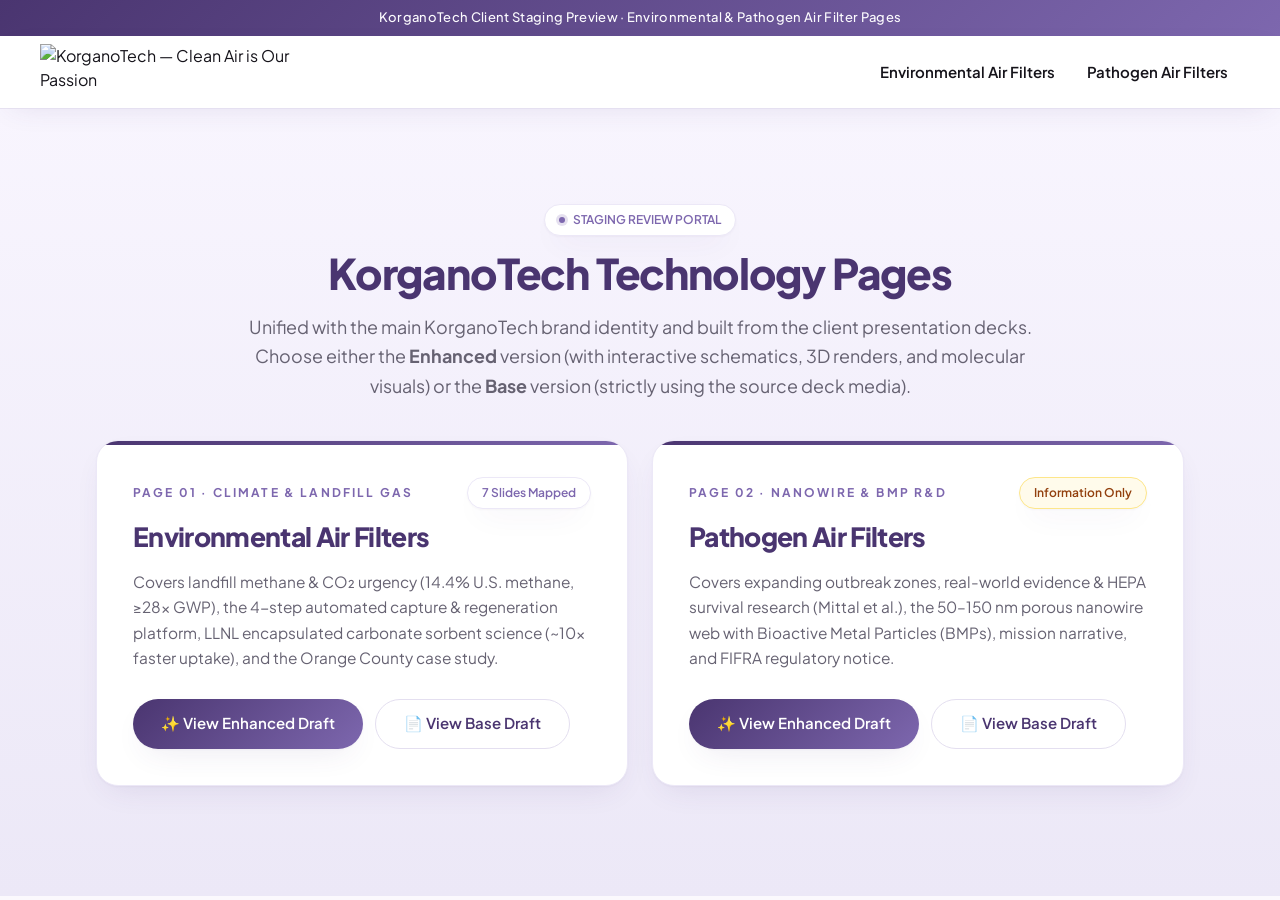
==== index.html @ b4c927b9 "Initial commit: KorganoTech Environmental & Pathogen Air Filter page drafts (Base + Enhanced)" ====
<!DOCTYPE html>
<html lang="en">
<head>
  <meta charset="utf-8" />
  <meta name="viewport" content="width=device-width, initial-scale=1" />
  <meta name="theme-color" content="#3f2d7a" />
  <title>KorganoTech — Page Drafts &amp; Client Review Portal</title>
  <link rel="icon" href="https://korgano-tech-web.vercel.app/icon.png" type="image/png" />
  <link rel="stylesheet" href="styles.css" />
</head>
<body>
  <div class="announcement-bar">
    <p class="container-page announcement-bar__inner">
      <span>KorganoTech Client Staging Preview · Environmental &amp; Pathogen Air Filter Pages</span>
    </p>
  </div>

  <header class="site-header">
    <div class="container-page site-header__top" style="justify-content: space-between;">
      <a aria-label="KorganoTech home" class="site-logo" href="index.html">
        <img src="https://korgano-tech-web.vercel.app/images/korganotech-logo.png" alt="KorganoTech — Clean Air is Our Passion" width="912" height="200" />
      </a>
      <div style="display: flex; align-items: center; gap: 0.5rem;">
        <a href="environmental-air-filters.html" class="main-nav__link">Environmental Air Filters</a>
        <a href="pathogen-air-filters.html" class="main-nav__link">Pathogen Air Filters</a>
      </div>
    </div>
  </header>

  <main class="section section--soft" style="min-height: calc(100dvh - 7rem);">
    <div class="container-page">
      <div class="section-header" style="margin-bottom: 2.5rem;">
        <span class="pill-badge">
          <span class="pill-badge__dot"></span>
          STAGING REVIEW PORTAL
        </span>
        <h1 class="section-heading" style="margin-top: 0.875rem;">
          KorganoTech Technology Pages
        </h1>
        <p class="section-subtitle">
          Unified with the main KorganoTech brand identity and built from the client presentation decks. Choose either the <strong>Enhanced</strong> version (with interactive schematics, 3D renders, and molecular visuals) or the <strong>Base</strong> version (strictly using the source deck media).
        </p>
      </div>

      <div class="grid-2" style="max-width: 68rem; margin-inline: auto;">
        <!-- Card 1: Environmental Air Filters -->
        <article class="surface-card surface-card--glow" style="padding: 2.25rem; display: flex; flex-direction: column; justify-content: space-between; gap: 1.75rem;">
          <div>
            <div style="display: flex; align-items: center; justify-content: space-between; gap: 0.75rem;">
              <span class="eyebrow">Page 01 · Climate &amp; Landfill Gas</span>
              <span class="pill-badge">7 Slides Mapped</span>
            </div>
            <h2 style="font-size: 1.65rem; font-weight: 800; color: var(--primary); margin-top: 0.5rem;">
              Environmental Air Filters
            </h2>
            <p style="margin-top: 0.75rem; font-size: 0.9625rem; line-height: 1.65; color: var(--muted-foreground);">
              Covers landfill methane &amp; CO₂ urgency (14.4% U.S. methane, ≥28× GWP), the 4-step automated capture &amp; regeneration platform, LLNL encapsulated carbonate sorbent science (~10× faster uptake), and the Orange County case study.
            </p>
          </div>

          <div style="display: flex; flex-wrap: wrap; gap: 0.75rem;">
            <a href="environmental-air-filters.html" class="btn btn--primary">
              ✨ View Enhanced Draft
            </a>
            <a href="environmental-air-filters-base.html" class="btn btn--outline">
              📄 View Base Draft
            </a>
          </div>
        </article>

        <!-- Card 2: Pathogen Air Filters -->
        <article class="surface-card surface-card--glow" style="padding: 2.25rem; display: flex; flex-direction: column; justify-content: space-between; gap: 1.75rem;">
          <div>
            <div style="display: flex; align-items: center; justify-content: space-between; gap: 0.75rem;">
              <span class="eyebrow">Page 02 · Nanowire &amp; BMP R&amp;D</span>
              <span class="pill-badge pill-badge--amber">Information Only</span>
            </div>
            <h2 style="font-size: 1.65rem; font-weight: 800; color: var(--primary); margin-top: 0.5rem;">
              Pathogen Air Filters
            </h2>
            <p style="margin-top: 0.75rem; font-size: 0.9625rem; line-height: 1.65; color: var(--muted-foreground);">
              Covers expanding outbreak zones, real-world evidence &amp; HEPA survival research (Mittal et al.), the 50–150 nm porous nanowire web with Bioactive Metal Particles (BMPs), mission narrative, and FIFRA regulatory notice.
            </p>
          </div>

          <div style="display: flex; flex-wrap: wrap; gap: 0.75rem;">
            <a href="pathogen-air-filters.html" class="btn btn--primary">
              ✨ View Enhanced Draft
            </a>
            <a href="pathogen-air-filters-base.html" class="btn btn--outline">
              📄 View Base Draft
            </a>
          </div>
        </article>
      </div>
    </div>
  </main>
</body>
</html>
---- styles.css ----
/* ==========================================================================
   KorganoTech — Enhanced Brand Stylesheet ("Pizzazz" Edition)
   Matches the visual identity of https://korgano-tech-web.vercel.app/
   Base version preserved in styles-base.css
   ========================================================================== */

@import url('https://fonts.googleapis.com/css2?family=Plus+Jakarta+Sans:ital,wght@0,400;0,500;0,600;0,700;0,800;1,400;1,700;1,800&display=swap');

:root {
  --font-sans: 'Plus Jakarta Sans', -apple-system, BlinkMacSystemFont, 'Segoe UI', Roboto, sans-serif;
  --font-mono: ui-monospace, SFMono-Regular, Menlo, Consolas, monospace;

  /* Core Brand Palette from Main Site */
  --radius: 1rem;
  --background: #fbf9fd;
  --foreground: #15131a;
  --card: #ffffff;
  --card-foreground: #15131a;
  --primary: #4a3570;
  --primary-foreground: #fcfbfe;
  --secondary: #f2eef9;
  --secondary-foreground: #4a3570;
  --muted: #f4f1f9;
  --muted-foreground: #666272;
  --accent: #ece8f7;
  --accent-foreground: #4a3570;
  --destructive: #dc2627;
  --border: #e4dff0;
  --input: #dad3e9;
  --ring: #7d67ae;
  --brand: #7d67ae;
  --brand-foreground: #fcfbfe;
  --lavender: #ece8f7;
  --surface: #ffffff;
  --night: #23163c;
  --night-deep: #170e29;
  --navy: #1b2a6b;
  --success: #1a8a51;
  --warning: #df911a;

  /* Semantic Accents */
  --lilac-highlight: #c5b0f6;
  --teal-highlight: #a6e3d8;
  --amber-highlight: #f59e0b;
  --section-tint: #f5f4fd;

  /* Brand Gradients */
  --gradient-brand: linear-gradient(135deg, #4a3570 0%, #7d67ae 100%);
  --gradient-brand-vibrant: linear-gradient(135deg, #3b2760 0%, #6d53a6 52%, #8e74c4 100%);
  --gradient-night: radial-gradient(95% 85% at 88% 12%, rgba(125, 103, 174, 0.42) 0%, transparent 60%),
                    radial-gradient(70% 70% at 12% 88%, rgba(166, 227, 216, 0.16) 0%, transparent 55%),
                    linear-gradient(155deg, #281944 0%, #1d1133 55%, #150c26 100%);
  --gradient-hero: radial-gradient(120% 90% at 80% 10%, #ece8f7 0%, transparent 60%), linear-gradient(180deg, #fcfbfe 0%, #f8f5fe 100%);
  --gradient-soft: linear-gradient(180deg, #f8f5fe 0%, #ece8f7 100%);
  --gradient-card: linear-gradient(160deg, #f6f3fe 0%, #e1d9f6 100%);

  /* Elevation Shadows */
  --shadow-card: 0 1px 2px rgba(74, 53, 112, 0.04), 0 12px 32px -12px rgba(74, 53, 112, 0.12);
  --shadow-lift: 0 2px 4px rgba(74, 53, 112, 0.05), 0 24px 48px -16px rgba(74, 53, 112, 0.22);
  --shadow-glow: 0 0 0 1px rgba(197, 176, 246, 0.25), 0 20px 50px -12px rgba(74, 53, 112, 0.35);
  --shadow-nav: 0 1px 0 rgba(228, 223, 240, 0.9), 0 8px 30px -12px rgba(74, 53, 112, 0.15);
  --transition-smooth: 0.32s cubic-bezier(0.22, 1, 0.36, 1);
}

/* Reset & Base */
*, *::before, *::after {
  box-sizing: border-box;
  margin: 0;
  padding: 0;
}

html {
  font-family: var(--font-sans);
  scroll-behavior: smooth;
  scroll-padding-top: 8.5rem;
  -webkit-text-size-adjust: 100%;
}

body {
  min-height: 100dvh;
  background-color: var(--background);
  color: var(--foreground);
  line-height: 1.5;
  -webkit-font-smoothing: antialiased;
  -moz-osx-font-smoothing: grayscale;
  overflow-x: hidden;
}

img, svg, video {
  display: block;
  max-width: 100%;
  height: auto;
}

a {
  color: inherit;
  text-decoration: none;
}

ul, ol {
  list-style: none;
}

button {
  font-family: inherit;
}

h1, h2, h3, h4 {
  letter-spacing: -0.025em;
  text-wrap: balance;
}

::selection {
  background: #d2c6f1;
  color: var(--night);
}

/* Accessibility */
.sr-only {
  position: absolute;
  width: 1px;
  height: 1px;
  padding: 0;
  margin: -1px;
  overflow: hidden;
  clip-path: inset(50%);
  white-space: nowrap;
  border: 0;
}

.skip-link:focus {
  position: fixed;
  top: 0.75rem;
  left: 0.75rem;
  z-index: 100;
  width: auto;
  height: auto;
  padding: 0.5rem 1rem;
  clip-path: none;
  background: var(--surface);
  color: var(--primary);
  font-weight: 600;
  border-radius: 0.5rem;
  box-shadow: var(--shadow-lift);
}

/* Layout Container */
.container-page {
  width: 100%;
  max-width: 85rem;
  margin-inline: auto;
  padding-inline: 1rem;
}

@media (min-width: 640px) {
  .container-page {
    padding-inline: 1.5rem;
  }
}

@media (min-width: 1024px) {
  .container-page {
    padding-inline: 2.5rem;
  }
}

/* ==========================================================================
   Announcement Bar & Site Header (Matches Main Site)
   ========================================================================== */

.announcement-bar {
  background-image: var(--gradient-brand);
  color: var(--primary-foreground);
}

.announcement-bar__inner {
  display: flex;
  height: 2.25rem;
  align-items: center;
  justify-content: center;
  gap: 0.5rem;
  text-align: center;
  font-size: 0.75rem;
  font-weight: 500;
  letter-spacing: 0.025em;
}

@media (min-width: 640px) {
  .announcement-bar__inner {
    font-size: 0.8125rem;
  }
}

.site-header {
  position: sticky;
  top: 0;
  z-index: 40;
  background-color: rgba(255, 255, 255, 0.95);
  box-shadow: var(--shadow-nav);
  backdrop-filter: blur(24px);
  -webkit-backdrop-filter: blur(24px);
}

.site-header__top {
  display: flex;
  height: 4rem;
  align-items: center;
  gap: 0.75rem;
}

@media (min-width: 640px) {
  .site-header__top {
    height: 4.5rem;
  }
}

@media (min-width: 1024px) {
  .site-header__top {
    gap: 1.5rem;
  }
}

.site-logo {
  display: inline-flex;
  flex-shrink: 0;
  align-items: center;
}

.site-logo img {
  height: 2.75rem;
  width: auto;
}

@media (min-width: 640px) {
  .site-logo img {
    height: 3.5rem;
  }
}

.header-search {
  position: relative;
  display: none;
  flex: 1;
  max-width: 36rem;
}

@media (min-width: 768px) {
  .header-search {
    display: block;
  }
}

.header-search__input {
  width: 100%;
  height: 2.75rem;
  border-radius: 0.75rem;
  border: 1px solid var(--input);
  background: var(--surface);
  padding: 0 3rem 0 1rem;
  font-family: inherit;
  font-size: 0.875rem;
  color: var(--foreground);
  outline: none;
  transition: border-color 0.15s, box-shadow 0.15s;
}

.header-search__input::placeholder {
  color: var(--muted-foreground);
}

.header-search__input:focus {
  border-color: var(--brand);
  box-shadow: 0 0 0 3px rgba(125, 103, 174, 0.15);
}

.header-search__btn {
  position: absolute;
  top: 50%;
  right: 0.375rem;
  transform: translateY(-50%);
  display: grid;
  width: 2rem;
  height: 2rem;
  place-items: center;
  border-radius: 0.5rem;
  border: none;
  background: transparent;
  color: var(--muted-foreground);
  cursor: pointer;
}

.header-search__btn:hover {
  background: var(--accent);
  color: var(--primary);
}

.header-utility {
  margin-left: auto;
  display: flex;
  align-items: center;
  gap: 0.5rem;
}

.header-utility__link {
  display: none;
  align-items: center;
  gap: 0.375rem;
  border-radius: 0.5rem;
  padding: 0.5rem 0.625rem;
  font-size: 0.875rem;
  font-weight: 500;
  color: var(--primary);
  transition: background-color 0.15s;
}

.header-utility__link:hover {
  background-color: var(--accent);
}

@media (min-width: 1024px) {
  .header-utility__link {
    display: inline-flex;
  }
}

.header-cart-btn {
  display: inline-flex;
  align-items: center;
  gap: 0.5rem;
  height: 2.75rem;
  padding: 0 1rem;
  border-radius: 0.75rem;
  border: 1px solid var(--border);
  background: var(--surface);
  font-family: inherit;
  font-size: 0.875rem;
  font-weight: 600;
  color: var(--primary);
  box-shadow: var(--shadow-card);
  cursor: pointer;
  transition: border-color 0.2s, box-shadow 0.2s;
}

.header-cart-btn:hover {
  border-color: rgba(125, 103, 174, 0.4);
  box-shadow: var(--shadow-lift);
}

.site-header__nav-bar {
  border-top: 1px solid var(--lavender);
}

.site-header__nav-inner {
  display: flex;
  min-height: 3rem;
  align-items: center;
  justify-content: space-between;
  gap: 1rem;
  overflow-x: auto;
  scrollbar-width: none;
}

.site-header__nav-inner::-webkit-scrollbar {
  display: none;
}

.main-nav {
  display: flex;
  align-items: center;
  gap: 0.25rem;
}

.main-nav__link {
  display: inline-flex;
  align-items: center;
  gap: 0.25rem;
  border-radius: 0.5rem;
  padding: 0.5rem 0.75rem;
  font-size: 0.875rem;
  font-weight: 600;
  white-space: nowrap;
  color: var(--foreground);
  transition: color 0.15s, background-color 0.15s;
}

@media (min-width: 1280px) {
  .main-nav__link {
    font-size: 0.9375rem;
  }
}

.main-nav__link:hover {
  color: var(--primary);
  background-color: rgba(236, 232, 247, 0.5);
}

.main-nav__link--active {
  color: var(--brand);
  background-color: rgba(236, 232, 247, 0.7);
}

.header-perks {
  display: none;
  align-items: center;
  gap: 1.25rem;
  font-size: 0.8125rem;
  color: var(--primary);
  white-space: nowrap;
}

@media (min-width: 1024px) {
  .header-perks {
    display: flex;
  }
}

.header-perks__item {
  display: inline-flex;
  align-items: center;
  gap: 0.375rem;
  font-weight: 500;
}

/* ==========================================================================
   Reusable Typography, Badges, Buttons & Cards
   ========================================================================== */

.eyebrow {
  letter-spacing: 0.18em;
  text-transform: uppercase;
  color: var(--brand);
  font-size: 0.75rem;
  font-weight: 700;
}

.eyebrow--light {
  color: var(--lilac-highlight);
}

.eyebrow--teal {
  color: var(--teal-highlight);
}

.pill-badge {
  display: inline-flex;
  align-items: center;
  gap: 0.5rem;
  border-radius: 9999px;
  border: 1px solid var(--lavender);
  background-color: var(--surface);
  padding: 0.375rem 0.875rem;
  font-size: 0.75rem;
  font-weight: 600;
  color: var(--brand);
  box-shadow: var(--shadow-card);
}

.pill-badge__dot {
  width: 0.425rem;
  height: 0.425rem;
  border-radius: 9999px;
  background-color: var(--brand);
  box-shadow: 0 0 0 3px rgba(125, 103, 174, 0.2);
}

.pill-badge--dark {
  border-color: rgba(255, 255, 255, 0.22);
  background-color: rgba(255, 255, 255, 0.1);
  color: #ffffff;
  backdrop-filter: blur(8px);
}

.pill-badge--dark .pill-badge__dot {
  background-color: var(--teal-highlight);
  box-shadow: 0 0 0 3px rgba(166, 227, 216, 0.25);
}

.pill-badge--amber {
  border-color: #fde68a;
  background-color: #fffbeb;
  color: #92400e;
}

.pill-badge--amber .pill-badge__dot {
  background-color: #d97706;
  box-shadow: 0 0 0 3px rgba(217, 119, 6, 0.2);
}

.pill-badge--amber-dark {
  border-color: rgba(251, 191, 36, 0.4);
  background-color: rgba(251, 191, 36, 0.14);
  color: #fde68a;
}

.pill-badge--amber-dark .pill-badge__dot {
  background-color: #fbbf24;
  box-shadow: 0 0 0 3px rgba(251, 191, 36, 0.25);
}

.section-heading {
  font-size: clamp(1.85rem, 3.3vw, 2.85rem);
  line-height: 1.08;
  font-weight: 800;
  letter-spacing: -0.028em;
  color: var(--primary);
}

.section-subtitle {
  margin-top: 1rem;
  font-size: clamp(1rem, 1.4vw, 1.15rem);
  line-height: 1.65;
  color: var(--muted-foreground);
}

.text-brand {
  color: var(--brand);
}

.text-primary {
  color: var(--primary);
}

.text-lilac {
  color: var(--lilac-highlight);
}

.text-teal {
  color: var(--teal-highlight);
}

.text-gradient-lilac {
  background: linear-gradient(125deg, #ffffff 0%, #c5b0f6 55%, #a6e3d8 100%);
  -webkit-background-clip: text;
  background-clip: text;
  color: transparent;
}

/* Buttons */
.btn {
  display: inline-flex;
  align-items: center;
  justify-content: center;
  gap: 0.5rem;
  height: 3.125rem;
  padding: 0 1.75rem;
  border-radius: 9999px;
  font-family: inherit;
  font-size: 0.9375rem;
  font-weight: 600;
  white-space: nowrap;
  cursor: pointer;
  border: none;
  transition: transform 0.25s ease, box-shadow 0.25s ease, background-color 0.25s ease, border-color 0.25s ease;
}

.btn--primary {
  background-image: var(--gradient-brand);
  color: #ffffff;
  box-shadow: var(--shadow-card);
}

.btn--primary:hover {
  transform: translateY(-2px);
  box-shadow: var(--shadow-lift);
}

.btn--white {
  background-color: #ffffff;
  color: var(--night);
  box-shadow: var(--shadow-card);
}

.btn--white:hover {
  background-color: var(--lavender);
  transform: translateY(-2px);
  box-shadow: var(--shadow-lift);
}

.btn--outline {
  border: 1px solid var(--border);
  background-color: var(--surface);
  color: var(--primary);
}

.btn--outline:hover {
  border-color: rgba(125, 103, 174, 0.45);
  background-color: var(--accent);
}

.btn--outline-light {
  border: 1px solid rgba(255, 255, 255, 0.45);
  background-color: rgba(255, 255, 255, 0.06);
  color: #ffffff;
  backdrop-filter: blur(8px);
}

.btn--outline-light:hover {
  background-color: rgba(255, 255, 255, 0.16);
  border-color: rgba(255, 255, 255, 0.75);
}

/* Cards & Surfaces */
.surface-card {
  background-color: var(--surface);
  border: 1px solid var(--lavender);
  border-radius: 1.375rem;
  box-shadow: var(--shadow-card);
  transition: transform var(--transition-smooth), box-shadow var(--transition-smooth), border-color var(--transition-smooth);
}

.surface-card--interactive:hover {
  transform: translateY(-4px);
  box-shadow: var(--shadow-lift);
  border-color: rgba(125, 103, 174, 0.35);
}

.surface-card--glow {
  position: relative;
  overflow: hidden;
}

.surface-card--glow::before {
  content: "";
  position: absolute;
  inset: 0 0 auto 0;
  height: 4px;
  background-image: var(--gradient-brand);
}

.icon-box {
  display: grid;
  width: 3rem;
  height: 3rem;
  flex-shrink: 0;
  place-items: center;
  border-radius: 0.875rem;
  background-color: var(--accent);
  color: var(--primary);
}

.icon-box--brand {
  background-image: var(--gradient-brand);
  color: #ffffff;
  box-shadow: 0 8px 20px -6px rgba(74, 53, 112, 0.45);
}

/* ==========================================================================
   Enhanced Hero Showcase (Matches Main Site Dark Plum Hero Card)
   ========================================================================== */

.breadcrumb {
  display: flex;
  flex-wrap: wrap;
  align-items: center;
  gap: 0.375rem;
  font-size: 0.875rem;
  color: var(--muted-foreground);
  margin-bottom: 1.25rem;
}

.breadcrumb a:hover {
  color: var(--primary);
  text-decoration: underline;
}

.breadcrumb__current {
  color: var(--foreground);
  font-weight: 600;
}

.page-hero {
  background-image: var(--gradient-hero);
  padding: 1.75rem 0 3.25rem;
  border-bottom: 1px solid var(--lavender);
}

@media (min-width: 1024px) {
  .page-hero {
    padding: 2.25rem 0 4rem;
  }
}

.hero-showcase {
  position: relative;
  overflow: hidden;
  border-radius: 2rem;
  background-image: var(--gradient-night);
  color: #ffffff;
  padding: 2rem 1.5rem;
  box-shadow: var(--shadow-lift);
  border: 1px solid rgba(197, 176, 246, 0.22);
}

@media (min-width: 640px) {
  .hero-showcase {
    padding: 2.75rem 2.5rem;
  }
}

@media (min-width: 1024px) {
  .hero-showcase {
    padding: 3.5rem 3.5rem;
  }
}

/* Subtle engineering grid background inside hero-showcase */
.hero-showcase::before {
  content: "";
  position: absolute;
  inset: 0;
  background-image:
    linear-gradient(to right, rgba(197, 176, 246, 0.06) 1px, transparent 1px),
    linear-gradient(to bottom, rgba(197, 176, 246, 0.06) 1px, transparent 1px);
  background-size: 36px 36px;
  mask-image: radial-gradient(ellipse 80% 80% at 70% 30%, #000 20%, transparent 80%);
  -webkit-mask-image: radial-gradient(ellipse 80% 80% at 70% 30%, #000 20%, transparent 80%);
  pointer-events: none;
}

.hero-grid {
  position: relative;
  z-index: 1;
  display: grid;
  gap: 2.5rem;
  align-items: center;
}

@media (min-width: 1024px) {
  .hero-grid {
    grid-template-columns: 1.08fr 1fr;
    gap: 3.25rem;
  }
}

.hero-title {
  margin-top: 1.25rem;
  font-size: clamp(2.15rem, 4.2vw, 3.45rem);
  line-height: 1.06;
  font-weight: 800;
  letter-spacing: -0.03em;
  color: #ffffff;
}

.hero-lead {
  margin-top: 1.25rem;
  font-size: clamp(1.025rem, 1.45vw, 1.175rem);
  line-height: 1.65;
  color: rgba(255, 255, 255, 0.84);
}

.hero-lead strong {
  color: #ffffff;
  font-weight: 700;
}

.hero-actions {
  margin-top: 1.85rem;
  display: flex;
  flex-wrap: wrap;
  gap: 0.75rem;
}

/* Glassmorphic Hero Cards */
.hero-glass-card {
  background: rgba(255, 255, 255, 0.08);
  border: 1px solid rgba(255, 255, 255, 0.16);
  border-radius: 1.375rem;
  padding: 1.5rem;
  backdrop-filter: blur(16px);
  -webkit-backdrop-filter: blur(16px);
  box-shadow: 0 16px 36px -12px rgba(0, 0, 0, 0.35);
  transition: transform 0.25s ease, border-color 0.25s ease;
}

.hero-glass-card:hover {
  transform: translateY(-3px);
  border-color: rgba(197, 176, 246, 0.4);
}

.hero-glass-card--highlight {
  background: linear-gradient(145deg, rgba(125, 103, 174, 0.28) 0%, rgba(35, 22, 60, 0.75) 100%);
  border-color: rgba(197, 176, 246, 0.35);
}

/* Page Sub-navigation Pills */
.page-subnav {
  position: sticky;
  top: 7.5rem;
  z-index: 30;
  background-color: rgba(255, 255, 255, 0.92);
  backdrop-filter: blur(16px);
  -webkit-backdrop-filter: blur(16px);
  border-bottom: 1px solid var(--lavender);
}

.page-subnav__inner {
  display: flex;
  align-items: center;
  gap: 0.5rem;
  padding-block: 0.75rem;
  overflow-x: auto;
  scrollbar-width: none;
}

.page-subnav__inner::-webkit-scrollbar {
  display: none;
}

.page-subnav__label {
  font-size: 0.75rem;
  font-weight: 700;
  text-transform: uppercase;
  letter-spacing: 0.12em;
  color: var(--muted-foreground);
  margin-right: 0.5rem;
  white-space: nowrap;
}

.page-subnav__link {
  display: inline-flex;
  align-items: center;
  gap: 0.375rem;
  padding: 0.4rem 0.95rem;
  border-radius: 9999px;
  font-size: 0.8125rem;
  font-weight: 600;
  color: var(--primary);
  background-color: var(--muted);
  border: 1px solid transparent;
  white-space: nowrap;
  transition: all 0.2s ease;
}

.page-subnav__link:hover {
  background-color: var(--lavender);
  border-color: rgba(125, 103, 174, 0.3);
  color: var(--night);
  transform: translateY(-1px);
}

/* Sections */
.section {
  padding-block: 4.75rem;
  position: relative;
}

@media (min-width: 1024px) {
  .section {
    padding-block: 6rem;
  }
}

.section--white {
  background-color: var(--surface);
}

.section--soft {
  background-image: var(--gradient-soft);
}

.section--tint {
  background-color: var(--section-tint);
}

.section--night {
  background-image: var(--gradient-night);
  color: #ffffff;
}

.section-header {
  max-width: 50rem;
  margin-inline: auto;
  text-align: center;
  margin-bottom: 3.25rem;
}

.section-header--left {
  margin-inline: 0;
  text-align: left;
}

/* Grid Helpers */
.grid-2 {
  display: grid;
  gap: 1.5rem;
}

@media (min-width: 768px) {
  .grid-2 {
    grid-template-columns: repeat(2, minmax(0, 1fr));
  }
}

.grid-3 {
  display: grid;
  gap: 1.5rem;
}

@media (min-width: 768px) {
  .grid-3 {
    grid-template-columns: repeat(3, minmax(0, 1fr));
  }
}

.grid-4 {
  display: grid;
  gap: 1.25rem;
}

@media (min-width: 640px) {
  .grid-4 {
    grid-template-columns: repeat(2, minmax(0, 1fr));
  }
}

@media (min-width: 1024px) {
  .grid-4 {
    grid-template-columns: repeat(4, minmax(0, 1fr));
  }
}

.split-layout {
  display: grid;
  gap: 2.5rem;
  align-items: center;
}

@media (min-width: 1024px) {
  .split-layout {
    grid-template-columns: repeat(2, minmax(0, 1fr));
    gap: 3.5rem;
  }
}

/* Stat Cards */
.stat-card {
  padding: 1.75rem;
  display: flex;
  flex-direction: column;
  justify-content: space-between;
}

.stat-card__value {
  font-size: clamp(2.25rem, 4vw, 3.25rem);
  font-weight: 800;
  line-height: 1.05;
  letter-spacing: -0.03em;
  color: var(--primary);
}

.stat-card__unit {
  display: inline-block;
  margin-top: 0.25rem;
  font-size: 0.8125rem;
  font-weight: 700;
  text-transform: uppercase;
  letter-spacing: 0.08em;
  color: var(--brand);
}

.stat-card__label {
  margin-top: 0.75rem;
  font-size: 0.9375rem;
  line-height: 1.55;
  color: var(--muted-foreground);
}

/* Media Frames */
.media-frame {
  overflow: hidden;
  border-radius: 1.5rem;
  border: 1px solid var(--lavender);
  background-color: var(--surface);
  box-shadow: var(--shadow-lift);
}

.media-frame__caption {
  padding: 0.875rem 1.25rem;
  background-color: var(--muted);
  border-top: 1px solid var(--lavender);
  font-size: 0.8125rem;
  color: var(--muted-foreground);
  display: flex;
  align-items: center;
  justify-content: space-between;
  gap: 1rem;
  flex-wrap: wrap;
}

/* Source / Footnote Note */
.source-note {
  margin-top: 1.25rem;
  font-size: 0.8125rem;
  line-height: 1.5;
  color: var(--muted-foreground);
}

/* Callout Banner */
.callout-box {
  border-radius: 1.25rem;
  border: 1px solid var(--lavender);
  border-left: 4px solid var(--brand);
  background-color: var(--surface);
  padding: 1.25rem 1.5rem;
  box-shadow: var(--shadow-card);
}

.callout-box--night {
  background-color: var(--night);
  border-color: rgba(255, 255, 255, 0.15);
  border-left: 4px solid var(--lilac-highlight);
  color: #ffffff;
}

/* Numbered Step Badge */
.step-badge {
  display: inline-grid;
  width: 2.25rem;
  height: 2.25rem;
  place-items: center;
  border-radius: 0.625rem;
  background-image: var(--gradient-brand);
  color: #ffffff;
  font-size: 0.9375rem;
  font-weight: 800;
  flex-shrink: 0;
  box-shadow: 0 4px 12px rgba(74, 53, 112, 0.25);
}

/* ==========================================================================
   Interactive Components & "Pizzazz" Visual Upgrades
   ========================================================================== */

/* Segmented Mode / View Switcher Tabs */
.view-tabs {
  display: inline-flex;
  flex-wrap: wrap;
  gap: 0.375rem;
  padding: 0.375rem;
  border-radius: 9999px;
  background-color: var(--surface);
  border: 1px solid var(--lavender);
  box-shadow: var(--shadow-card);
}

.view-tabs__btn {
  display: inline-flex;
  align-items: center;
  gap: 0.5rem;
  padding: 0.5rem 1.125rem;
  border-radius: 9999px;
  border: none;
  background: transparent;
  font-size: 0.8125rem;
  font-weight: 700;
  color: var(--muted-foreground);
  cursor: pointer;
  transition: all 0.2s ease;
}

.view-tabs__btn:hover {
  color: var(--primary);
}

.view-tabs__btn[aria-selected="true"],
.view-tabs__btn.is-active {
  background-image: var(--gradient-brand);
  color: #ffffff;
  box-shadow: 0 4px 12px rgba(74, 53, 112, 0.25);
}

/* Interactive Step Cards (Slide 3 Hardware & Process Explorer) */
.interactive-step-card {
  cursor: pointer;
  text-align: left;
  width: 100%;
  padding: 1.375rem;
  border-radius: 1.25rem;
  background-color: var(--surface);
  border: 2px solid var(--lavender);
  box-shadow: var(--shadow-card);
  transition: all 0.25s ease;
}

.interactive-step-card:hover {
  transform: translateY(-3px);
  border-color: rgba(125, 103, 174, 0.45);
  box-shadow: var(--shadow-lift);
}

.interactive-step-card.is-active {
  border-color: var(--brand);
  background: linear-gradient(160deg, #ffffff 0%, #f4effe 100%);
  box-shadow: 0 12px 30px -10px rgba(74, 53, 112, 0.28);
}

/* Gas Composition Bar & Molecular Showcase (Slide 2) */
.composition-bar {
  display: grid;
  grid-template-columns: 1fr 1fr;
  gap: 0.5rem;
  border-radius: 1.25rem;
  overflow: hidden;
  padding: 0.5rem;
  background-color: var(--surface);
  border: 1px solid var(--lavender);
  box-shadow: var(--shadow-lift);
}

.composition-bar__segment {
  position: relative;
  overflow: hidden;
  padding: 1.25rem 1.5rem;
  border-radius: 0.875rem;
  display: flex;
  flex-direction: column;
  gap: 0.25rem;
}

.composition-bar__segment--ch4 {
  background-image: var(--gradient-brand-vibrant);
  color: #ffffff;
}

.composition-bar__segment--co2 {
  background-color: var(--night);
  color: #ffffff;
}

.molecule-card {
  position: relative;
  overflow: hidden;
  padding: 2rem;
}

.molecule-card__graphic {
  height: 9.5rem;
  border-radius: 1rem;
  background: radial-gradient(circle at 50% 50%, rgba(125, 103, 174, 0.14) 0%, rgba(236, 232, 247, 0.4) 100%);
  border: 1px solid var(--lavender);
  display: grid;
  place-items: center;
  margin-bottom: 1.375rem;
  position: relative;
  overflow: hidden;
}

.molecule-card__graphic--night {
  background: radial-gradient(circle at 50% 50%, rgba(125, 103, 174, 0.35) 0%, #1d1233 100%);
  border-color: rgba(197, 176, 246, 0.25);
}

/* Interactive Colorimetric Microcapsule Simulator (Slide 4) */
.capsule-simulator {
  border-radius: 1.375rem;
  border: 1px solid var(--lavender);
  background: linear-gradient(180deg, #ffffff 0%, #f8f5fe 100%);
  padding: 1.5rem;
  box-shadow: var(--shadow-card);
}

.capsule-stage-btns {
  display: grid;
  grid-template-columns: repeat(3, 1fr);
  gap: 0.5rem;
  margin-top: 1rem;
}

.capsule-stage-btn {
  display: flex;
  align-items: center;
  justify-content: center;
  gap: 0.5rem;
  padding: 0.625rem 0.75rem;
  border-radius: 0.75rem;
  border: 1px solid var(--lavender);
  background-color: var(--surface);
  font-size: 0.8125rem;
  font-weight: 700;
  color: var(--primary);
  cursor: pointer;
  transition: all 0.2s ease;
}

.capsule-stage-btn:hover {
  border-color: var(--brand);
  background-color: var(--muted);
}

.capsule-stage-btn.is-active {
  background-color: var(--night);
  color: #ffffff;
  border-color: var(--night);
  box-shadow: var(--shadow-card);
}

/* Cartridge A-D Interactive Legend Cards */
.cartridge-callout-btn {
  text-align: left;
  width: 100%;
  padding: 1.125rem 1.25rem;
  display: flex;
  gap: 0.875rem;
  align-items: flex-start;
  cursor: pointer;
  border: 2px solid var(--lavender);
  background-color: var(--surface);
  border-radius: 1.125rem;
  transition: all 0.2s ease;
}

.cartridge-callout-btn:hover,
.cartridge-callout-btn.is-active {
  border-color: var(--brand);
  background-color: #f8f5fe;
  transform: translateY(-2px);
  box-shadow: var(--shadow-card);
}

/* LLNL Clustered Bar Chart (Environmental Page Slide 5) */
.chart-card {
  padding: 2rem;
}

.chart-title {
  font-size: 1.125rem;
  font-weight: 800;
  color: var(--primary);
}

.chart-legend {
  display: flex;
  flex-wrap: wrap;
  gap: 1.25rem;
  margin-top: 0.5rem;
  font-size: 0.8125rem;
  font-weight: 600;
  color: var(--muted-foreground);
}

.chart-legend__item {
  display: inline-flex;
  align-items: center;
  gap: 0.5rem;
}

.chart-legend__swatch {
  width: 0.75rem;
  height: 0.75rem;
  border-radius: 0.25rem;
}

.chart-groups {
  margin-top: 1.5rem;
  display: flex;
  flex-direction: column;
  gap: 1.25rem;
}

.chart-group {
  padding: 0.875rem 1rem;
  border-radius: 1rem;
  background-color: var(--background);
  border: 1px solid var(--lavender);
  transition: all 0.25s ease;
}

.chart-group:hover,
.chart-group.is-highlighted {
  border-color: var(--brand);
  background-color: #f6f2fd;
  box-shadow: var(--shadow-card);
}

.chart-group__label {
  font-size: 0.875rem;
  font-weight: 700;
  color: var(--foreground);
  margin-bottom: 0.5rem;
  display: flex;
  justify-content: space-between;
  align-items: center;
}

.chart-row {
  display: grid;
  grid-template-columns: 11.5rem 1fr 3.5rem;
  align-items: center;
  gap: 0.75rem;
  margin-top: 0.375rem;
}

@media (max-width: 639px) {
  .chart-row {
    grid-template-columns: 7.5rem 1fr 3rem;
  }
}

.chart-row__series {
  font-size: 0.75rem;
  font-weight: 600;
  color: var(--muted-foreground);
}

.chart-row__track {
  height: 1.25rem;
  border-radius: 9999px;
  background-color: #e6e0f3;
  overflow: hidden;
}

.chart-row__fill {
  height: 100%;
  border-radius: 9999px;
  transition: width 0.8s cubic-bezier(0.22, 1, 0.36, 1);
}

.chart-row__fill--neat {
  background-color: #9589b0;
}

.chart-row__fill--caps {
  background-image: var(--gradient-brand-vibrant);
  position: relative;
}

.chart-row__val {
  font-size: 0.875rem;
  font-weight: 800;
  color: var(--primary);
  text-align: right;
  font-variant-numeric: tabular-nums;
}

/* Case Study Pipeline Flow (Slide 6) */
.pipeline-grid {
  display: grid;
  gap: 1.5rem;
  align-items: stretch;
}

@media (min-width: 1024px) {
  .pipeline-grid {
    grid-template-columns: 1fr auto 1fr 1fr;
    align-items: center;
  }
}

.pipeline-arrow {
  display: none;
  place-items: center;
  width: 3rem;
  height: 3rem;
  border-radius: 9999px;
  background-image: var(--gradient-brand);
  color: #ffffff;
  box-shadow: var(--shadow-card);
}

@media (min-width: 1024px) {
  .pipeline-arrow {
    display: grid;
  }
}

/* Pathogen Page: Watermark-Clean Image Container */
.evidence-photo-wrap {
  aspect-ratio: 16 / 10;
  overflow: hidden;
  background-color: var(--night);
  position: relative;
}

.evidence-photo-wrap img {
  width: 100%;
  height: 100%;
  object-fit: cover;
  transition: transform 0.5s ease;
}

.surface-card--interactive:hover .evidence-photo-wrap img {
  transform: scale(1.04);
}

/* Specifically crop out the bottom CanStockPhoto watermark strip on image2.jpg */
.evidence-photo-wrap--crop-watermark img {
  height: 116%;
  object-fit: cover;
  object-position: center top;
}

.evidence-kpi-badge {
  position: absolute;
  bottom: 0.75rem;
  left: 0.75rem;
  padding: 0.35rem 0.75rem;
  border-radius: 0.625rem;
  background: rgba(23, 14, 41, 0.86);
  color: #ffffff;
  font-size: 0.8125rem;
  font-weight: 800;
  backdrop-filter: blur(8px);
  border: 1px solid rgba(197, 176, 246, 0.3);
}

/* Regulatory & Disclaimer Cards */
.regulatory-card {
  border-radius: 1.5rem;
  border: 2px solid var(--lavender);
  background-color: var(--surface);
  padding: 2rem;
  box-shadow: var(--shadow-card);
}

@media (min-width: 640px) {
  .regulatory-card {
    padding: 2.5rem;
  }
}

.regulatory-list {
  margin-top: 1.5rem;
  display: grid;
  gap: 1rem;
}

.regulatory-list__item {
  display: flex;
  align-items: flex-start;
  gap: 0.875rem;
  padding: 1rem 1.25rem;
  border-radius: 1rem;
  background-color: var(--muted);
  font-size: 0.9375rem;
  line-height: 1.55;
  color: var(--foreground);
}

/* CTA / Contact Section Card */
.cta-banner {
  position: relative;
  overflow: hidden;
  border-radius: 1.75rem;
  background-image: var(--gradient-night);
  color: #ffffff;
  padding: 2.5rem 1.5rem;
  box-shadow: var(--shadow-lift);
  border: 1px solid rgba(197, 176, 246, 0.2);
}

@media (min-width: 640px) {
  .cta-banner {
    padding: 3.5rem;
  }
}

.cta-banner__grid {
  position: relative;
  z-index: 1;
  display: grid;
  gap: 2.5rem;
  align-items: center;
}

@media (min-width: 1024px) {
  .cta-banner__grid {
    grid-template-columns: 1.2fr 1fr;
    gap: 3rem;
  }
}

.contact-card {
  background-color: rgba(255, 255, 255, 0.08);
  border: 1px solid rgba(255, 255, 255, 0.16);
  border-radius: 1.25rem;
  padding: 1.75rem;
  backdrop-filter: blur(12px);
}

.contact-list {
  display: flex;
  flex-direction: column;
  gap: 1rem;
}

.contact-list__item {
  display: flex;
  align-items: flex-start;
  gap: 0.875rem;
  font-size: 0.9375rem;
  color: rgba(255, 255, 255, 0.9);
}

.contact-list__icon {
  display: grid;
  width: 2.25rem;
  height: 2.25rem;
  flex-shrink: 0;
  place-items: center;
  border-radius: 0.625rem;
  background-color: rgba(255, 255, 255, 0.12);
  color: var(--lilac-highlight);
}

.contact-list__link {
  font-weight: 700;
  color: #ffffff;
  text-decoration: underline;
  text-decoration-color: rgba(197, 176, 246, 0.5);
  text-underline-offset: 3px;
}

.contact-list__link:hover {
  color: var(--lilac-highlight);
}

.tagline-pill {
  margin-top: 2rem;
  padding-top: 1.5rem;
  border-top: 1px solid rgba(255, 255, 255, 0.14);
  display: flex;
  flex-wrap: wrap;
  align-items: center;
  justify-content: space-between;
  gap: 0.75rem;
  font-size: 0.9375rem;
  font-weight: 700;
  color: var(--lilac-highlight);
}

/* ==========================================================================
   Floating Draft Version Switcher Pill (Base vs. Enhanced Preview)
   ========================================================================== */

.version-switcher {
  position: fixed;
  bottom: 1.25rem;
  right: 1.25rem;
  z-index: 50;
  display: flex;
  align-items: center;
  gap: 0.375rem;
  padding: 0.375rem;
  border-radius: 9999px;
  background: rgba(23, 14, 41, 0.92);
  border: 1px solid rgba(197, 176, 246, 0.35);
  box-shadow: 0 12px 32px rgba(23, 14, 41, 0.45);
  backdrop-filter: blur(16px);
  -webkit-backdrop-filter: blur(16px);
  font-size: 0.75rem;
  color: #ffffff;
}

.version-switcher__label {
  padding-left: 0.625rem;
  padding-right: 0.25rem;
  font-weight: 700;
  color: var(--lilac-highlight);
  letter-spacing: 0.04em;
  display: none;
}

@media (min-width: 640px) {
  .version-switcher__label {
    display: inline;
  }
}

.version-switcher__link {
  padding: 0.375rem 0.75rem;
  border-radius: 9999px;
  font-weight: 700;
  color: rgba(255, 255, 255, 0.75);
  transition: all 0.15s ease;
}

.version-switcher__link:hover {
  color: #ffffff;
  background: rgba(255, 255, 255, 0.1);
}

.version-switcher__link--active {
  background-image: var(--gradient-brand);
  color: #ffffff;
  box-shadow: 0 2px 8px rgba(0, 0, 0, 0.25);
}

/* ==========================================================================
   Site Footer (Matches Main Site)
   ========================================================================== */

.site-footer {
  position: relative;
  margin-top: 5rem;
  background-color: var(--night);
  color: #ffffff;
}

.site-footer__top-bar {
  position: absolute;
  inset-inline: 0;
  top: 0;
  height: 0.25rem;
  background-image: var(--gradient-brand);
}

.site-footer__main {
  padding-block: 4rem;
  display: grid;
  gap: 3rem;
}

@media (min-width: 1024px) {
  .site-footer__main {
    grid-template-columns: 1.1fr 3fr;
  }
}

.site-footer__logo-box {
  display: inline-flex;
  border-radius: 0.75rem;
  background-color: #ffffff;
  padding: 0.5rem 0.75rem;
}

.site-footer__logo-box img {
  height: 3.5rem;
  width: auto;
}

.site-footer__desc {
  margin-top: 1.25rem;
  max-width: 20rem;
  font-size: 0.875rem;
  line-height: 1.625;
  color: rgba(255, 255, 255, 0.7);
}

.site-footer__address {
  margin-top: 1.5rem;
  font-style: normal;
  font-size: 0.875rem;
  line-height: 1.6;
  color: rgba(255, 255, 255, 0.8);
}

.site-footer__address p + p {
  margin-top: 0.25rem;
}

.site-footer__socials {
  margin-top: 1.5rem;
  display: flex;
  align-items: center;
  gap: 0.5rem;
}

.site-footer__social-link {
  display: grid;
  width: 2.25rem;
  height: 2.25rem;
  place-items: center;
  border-radius: 9999px;
  border: 1px solid rgba(255, 255, 255, 0.2);
  color: #ffffff;
  transition: background-color 0.15s, color 0.15s;
}

.site-footer__social-link:hover {
  background-color: #ffffff;
  color: var(--night);
}

.site-footer__cols {
  display: grid;
  gap: 2.5rem;
}

@media (min-width: 640px) {
  .site-footer__cols {
    grid-template-columns: repeat(2, minmax(0, 1fr));
  }
}

@media (min-width: 1280px) {
  .site-footer__cols {
    grid-template-columns: repeat(4, minmax(0, 1fr));
  }
}

.site-footer__col-title {
  border-bottom: 1px solid rgba(255, 255, 255, 0.25);
  padding-bottom: 0.75rem;
  font-size: 1.125rem;
  font-weight: 700;
}

.site-footer__links li {
  border-bottom: 1px solid rgba(255, 255, 255, 0.1);
}

.site-footer__links a {
  display: block;
  padding-block: 0.75rem;
  font-size: 0.875rem;
  font-weight: 600;
  color: rgba(255, 255, 255, 0.85);
  transition: color 0.15s;
}

.site-footer__links a:hover {
  color: #ffffff;
  text-decoration: underline;
}

.site-footer__bottom {
  background-color: rgba(0, 0, 0, 0.2);
}

.site-footer__bottom-inner {
  display: flex;
  flex-direction: column;
  gap: 0.5rem;
  padding-block: 1.25rem;
  font-size: 0.75rem;
  color: rgba(255, 255, 255, 0.6);
}

@media (min-width: 640px) {
  .site-footer__bottom-inner {
    flex-direction: row;
    align-items: center;
    justify-content: space-between;
  }
}

.site-footer__bottom-inner a:hover {
  color: #ffffff;
}

/* Animations */
@keyframes pulse-ring {
  0% { transform: scale(0.92); opacity: 0.75; }
  50% { transform: scale(1.08); opacity: 0.3; }
  100% { transform: scale(0.92); opacity: 0.75; }
}

@keyframes float-slow {
  0%, 100% { transform: translateY(0px); }
  50% { transform: translateY(-6px); }
}

.animate-float {
  animation: float-slow 5s ease-in-out infinite;
}

.animate-pulse-ring {
  animation: pulse-ring 3.5s ease-in-out infinite;
  transform-box: fill-box;
  transform-origin: center;
}

@media (prefers-reduced-motion: reduce) {
  .animate-float,
  .animate-pulse-ring {
    animation: none !important;
  }
}
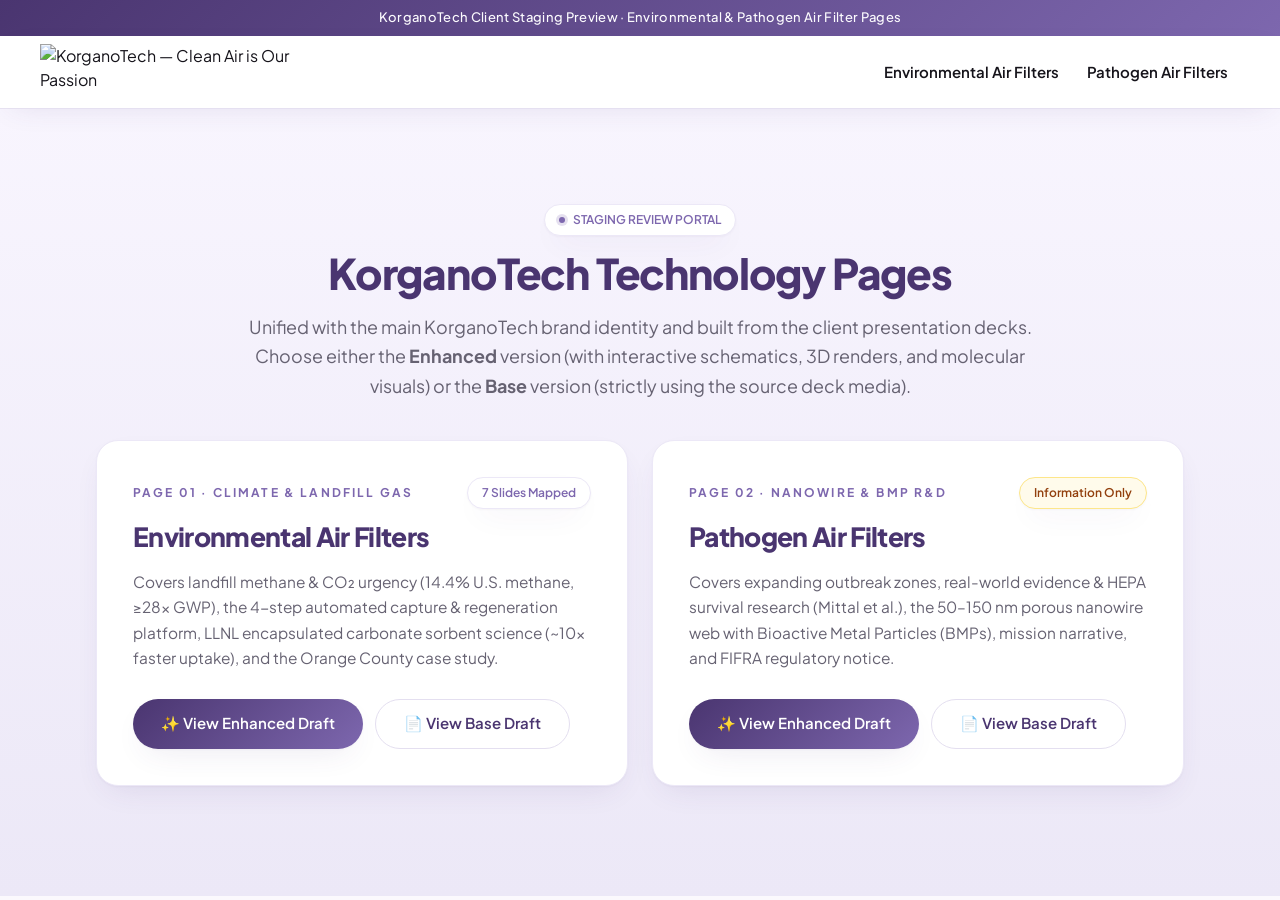
==== commit a212d8ec: "Remove side border accents and fix responsive sizing across all breakpoints" ====
--- a/index.html
+++ b/index.html
@@ -16,11 +16,11 @@
   </div>
 
   <header class="site-header">
-    <div class="container-page site-header__top" style="justify-content: space-between;">
+    <div class="container-page site-header__top" style="justify-content: space-between; height: auto; min-height: 4rem; padding-block: 0.5rem; flex-wrap: wrap;">
       <a aria-label="KorganoTech home" class="site-logo" href="index.html">
         <img src="https://korgano-tech-web.vercel.app/images/korganotech-logo.png" alt="KorganoTech — Clean Air is Our Passion" width="912" height="200" />
       </a>
-      <div style="display: flex; align-items: center; gap: 0.5rem;">
+      <div style="display: flex; flex-wrap: wrap; align-items: center; gap: 0.25rem;">
         <a href="environmental-air-filters.html" class="main-nav__link">Environmental Air Filters</a>
         <a href="pathogen-air-filters.html" class="main-nav__link">Pathogen Air Filters</a>
       </div>
--- a/styles.css
+++ b/styles.css
@@ -175,7 +175,8 @@
 
 .announcement-bar__inner {
   display: flex;
-  height: 2.25rem;
+  min-height: 2.25rem;
+  padding-block: 0.35rem;
   align-items: center;
   justify-content: center;
   gap: 0.5rem;
@@ -541,16 +542,28 @@
   align-items: center;
   justify-content: center;
   gap: 0.5rem;
-  height: 3.125rem;
-  padding: 0 1.75rem;
+  min-height: 3.125rem;
+  height: auto;
+  padding: 0.65rem 1.35rem;
   border-radius: 9999px;
   font-family: inherit;
-  font-size: 0.9375rem;
+  font-size: 0.875rem;
+  line-height: 1.25;
   font-weight: 600;
-  white-space: nowrap;
+  text-align: center;
+  max-width: 100%;
+  word-break: break-word;
   cursor: pointer;
   border: none;
   transition: transform 0.25s ease, box-shadow 0.25s ease, background-color 0.25s ease, border-color 0.25s ease;
+}
+
+@media (min-width: 640px) {
+  .btn {
+    padding: 0.65rem 1.75rem;
+    font-size: 0.9375rem;
+    white-space: nowrap;
+  }
 }
 
 .btn--primary {
@@ -601,6 +614,7 @@
 
 /* Cards & Surfaces */
 .surface-card {
+  min-width: 0;
   background-color: var(--surface);
   border: 1px solid var(--lavender);
   border-radius: 1.375rem;
@@ -614,17 +628,14 @@
   border-color: rgba(125, 103, 174, 0.35);
 }
 
-.surface-card--glow {
-  position: relative;
-  overflow: hidden;
-}
-
-.surface-card--glow::before {
-  content: "";
-  position: absolute;
-  inset: 0 0 auto 0;
-  height: 4px;
-  background-image: var(--gradient-brand);
+.card-pad-lg {
+  padding: 1.35rem;
+}
+
+@media (min-width: 640px) {
+  .card-pad-lg {
+    padding: 2.25rem;
+  }
 }
 
 .icon-box {
@@ -683,16 +694,17 @@
 .hero-showcase {
   position: relative;
   overflow: hidden;
-  border-radius: 2rem;
+  border-radius: 1.5rem;
   background-image: var(--gradient-night);
   color: #ffffff;
-  padding: 2rem 1.5rem;
+  padding: 1.5rem 1.25rem;
   box-shadow: var(--shadow-lift);
   border: 1px solid rgba(197, 176, 246, 0.22);
 }
 
 @media (min-width: 640px) {
   .hero-showcase {
+    border-radius: 2rem;
     padding: 2.75rem 2.5rem;
   }
 }
@@ -721,8 +733,13 @@
   position: relative;
   z-index: 1;
   display: grid;
-  gap: 2.5rem;
-  align-items: center;
+  grid-template-columns: minmax(0, 1fr);
+  gap: 2rem;
+  align-items: center;
+}
+
+.hero-grid > * {
+  min-width: 0;
 }
 
 @media (min-width: 1024px) {
@@ -732,10 +749,30 @@
   }
 }
 
+.hero-stats-grid {
+  display: grid;
+  grid-template-columns: minmax(0, 1fr);
+  gap: 1rem;
+}
+
+@media (min-width: 640px) {
+  .hero-stats-grid {
+    grid-template-columns: repeat(2, minmax(0, 1fr));
+  }
+}
+
+.hero-stat-value {
+  font-size: clamp(1.85rem, 2.8vw, 2.55rem);
+  font-weight: 800;
+  line-height: 1.05;
+  letter-spacing: -0.025em;
+  color: #ffffff;
+}
+
 .hero-title {
   margin-top: 1.25rem;
-  font-size: clamp(2.15rem, 4.2vw, 3.45rem);
-  line-height: 1.06;
+  font-size: clamp(1.85rem, 4.2vw, 3.45rem);
+  line-height: 1.08;
   font-weight: 800;
   letter-spacing: -0.03em;
   color: #ffffff;
@@ -743,7 +780,7 @@
 
 .hero-lead {
   margin-top: 1.25rem;
-  font-size: clamp(1.025rem, 1.45vw, 1.175rem);
+  font-size: clamp(1rem, 1.45vw, 1.175rem);
   line-height: 1.65;
   color: rgba(255, 255, 255, 0.84);
 }
@@ -762,14 +799,22 @@
 
 /* Glassmorphic Hero Cards */
 .hero-glass-card {
+  min-width: 0;
+  overflow: hidden;
   background: rgba(255, 255, 255, 0.08);
   border: 1px solid rgba(255, 255, 255, 0.16);
   border-radius: 1.375rem;
-  padding: 1.5rem;
+  padding: 1.25rem;
   backdrop-filter: blur(16px);
   -webkit-backdrop-filter: blur(16px);
   box-shadow: 0 16px 36px -12px rgba(0, 0, 0, 0.35);
   transition: transform 0.25s ease, border-color 0.25s ease;
+}
+
+@media (min-width: 1280px) {
+  .hero-glass-card {
+    padding: 1.5rem;
+  }
 }
 
 .hero-glass-card:hover {
@@ -882,7 +927,19 @@
 /* Grid Helpers */
 .grid-2 {
   display: grid;
+  grid-template-columns: minmax(0, 1fr);
   gap: 1.5rem;
+}
+
+.grid-2 > *,
+.grid-3 > *,
+.grid-4 > *,
+.split-layout > *,
+.pipeline-grid > *,
+.cta-banner__grid > *,
+.site-footer__main > *,
+.site-footer__cols > * {
+  min-width: 0;
 }
 
 @media (min-width: 768px) {
@@ -893,6 +950,7 @@
 
 .grid-3 {
   display: grid;
+  grid-template-columns: minmax(0, 1fr);
   gap: 1.5rem;
 }
 
@@ -902,8 +960,21 @@
   }
 }
 
+.llnl-stats-grid {
+  display: grid;
+  grid-template-columns: minmax(0, 1fr);
+  gap: 1rem;
+}
+
+@media (min-width: 520px) {
+  .llnl-stats-grid {
+    grid-template-columns: repeat(3, minmax(0, 1fr));
+  }
+}
+
 .grid-4 {
   display: grid;
+  grid-template-columns: minmax(0, 1fr);
   gap: 1.25rem;
 }
 
@@ -921,6 +992,7 @@
 
 .split-layout {
   display: grid;
+  grid-template-columns: minmax(0, 1fr);
   gap: 2.5rem;
   align-items: center;
 }
@@ -934,14 +1006,20 @@
 
 /* Stat Cards */
 .stat-card {
-  padding: 1.75rem;
+  padding: 1.35rem;
   display: flex;
   flex-direction: column;
   justify-content: space-between;
 }
 
+@media (min-width: 640px) {
+  .stat-card {
+    padding: 1.75rem;
+  }
+}
+
 .stat-card__value {
-  font-size: clamp(2.25rem, 4vw, 3.25rem);
+  font-size: clamp(2rem, 3.6vw, 3.1rem);
   font-weight: 800;
   line-height: 1.05;
   letter-spacing: -0.03em;
@@ -967,6 +1045,7 @@
 
 /* Media Frames */
 .media-frame {
+  min-width: 0;
   overflow: hidden;
   border-radius: 1.5rem;
   border: 1px solid var(--lavender);
@@ -997,19 +1076,39 @@
 
 /* Callout Banner */
 .callout-box {
+  min-width: 0;
   border-radius: 1.25rem;
   border: 1px solid var(--lavender);
-  border-left: 4px solid var(--brand);
   background-color: var(--surface);
-  padding: 1.25rem 1.5rem;
+  padding: 1.25rem 1.35rem;
   box-shadow: var(--shadow-card);
+}
+
+@media (min-width: 640px) {
+  .callout-box {
+    padding: 1.25rem 1.5rem;
+  }
 }
 
 .callout-box--night {
   background-color: var(--night);
   border-color: rgba(255, 255, 255, 0.15);
-  border-left: 4px solid var(--lilac-highlight);
-  color: #ffffff;
+  color: #ffffff;
+}
+
+.benchmark-bar__header {
+  display: flex;
+  flex-wrap: wrap;
+  align-items: baseline;
+  justify-content: space-between;
+  gap: 0.2rem 0.75rem;
+  font-size: 0.8125rem;
+  margin-bottom: 0.35rem;
+}
+
+.benchmark-bar__val {
+  white-space: nowrap;
+  font-weight: 800;
 }
 
 /* Numbered Step Badge */
@@ -1035,27 +1134,43 @@
 .view-tabs {
   display: inline-flex;
   flex-wrap: wrap;
+  justify-content: center;
   gap: 0.375rem;
   padding: 0.375rem;
-  border-radius: 9999px;
+  border-radius: 1.125rem;
   background-color: var(--surface);
   border: 1px solid var(--lavender);
   box-shadow: var(--shadow-card);
+  max-width: 100%;
+}
+
+@media (min-width: 640px) {
+  .view-tabs {
+    border-radius: 9999px;
+  }
 }
 
 .view-tabs__btn {
   display: inline-flex;
   align-items: center;
+  justify-content: center;
   gap: 0.5rem;
-  padding: 0.5rem 1.125rem;
+  padding: 0.5rem 0.875rem;
   border-radius: 9999px;
   border: none;
   background: transparent;
-  font-size: 0.8125rem;
+  font-size: 0.75rem;
   font-weight: 700;
   color: var(--muted-foreground);
   cursor: pointer;
   transition: all 0.2s ease;
+}
+
+@media (min-width: 640px) {
+  .view-tabs__btn {
+    padding: 0.5rem 1.125rem;
+    font-size: 0.8125rem;
+  }
 }
 
 .view-tabs__btn:hover {
@@ -1097,7 +1212,7 @@
 /* Gas Composition Bar & Molecular Showcase (Slide 2) */
 .composition-bar {
   display: grid;
-  grid-template-columns: 1fr 1fr;
+  grid-template-columns: minmax(0, 1fr);
   gap: 0.5rem;
   border-radius: 1.25rem;
   overflow: hidden;
@@ -1107,14 +1222,26 @@
   box-shadow: var(--shadow-lift);
 }
 
+@media (min-width: 640px) {
+  .composition-bar {
+    grid-template-columns: repeat(2, minmax(0, 1fr));
+  }
+}
+
 .composition-bar__segment {
   position: relative;
   overflow: hidden;
-  padding: 1.25rem 1.5rem;
+  padding: 1.125rem 1.25rem;
   border-radius: 0.875rem;
   display: flex;
   flex-direction: column;
   gap: 0.25rem;
+}
+
+@media (min-width: 640px) {
+  .composition-bar__segment {
+    padding: 1.25rem 1.5rem;
+  }
 }
 
 .composition-bar__segment--ch4 {
@@ -1130,7 +1257,13 @@
 .molecule-card {
   position: relative;
   overflow: hidden;
-  padding: 2rem;
+  padding: 1.35rem;
+}
+
+@media (min-width: 640px) {
+  .molecule-card {
+    padding: 2rem;
+  }
 }
 
 .molecule-card__graphic {
@@ -1152,18 +1285,48 @@
 
 /* Interactive Colorimetric Microcapsule Simulator (Slide 4) */
 .capsule-simulator {
+  min-width: 0;
   border-radius: 1.375rem;
   border: 1px solid var(--lavender);
   background: linear-gradient(180deg, #ffffff 0%, #f8f5fe 100%);
-  padding: 1.5rem;
+  padding: 1.25rem;
   box-shadow: var(--shadow-card);
 }
 
+@media (min-width: 640px) {
+  .capsule-simulator {
+    padding: 1.5rem;
+  }
+}
+
+.capsule-simulator__stage {
+  display: grid;
+  grid-template-columns: minmax(0, 1fr);
+  gap: 1rem;
+  align-items: center;
+  background: #ffffff;
+  padding: 0.875rem;
+  border-radius: 1rem;
+  border: 1px solid var(--lavender);
+}
+
+@media (min-width: 560px) {
+  .capsule-simulator__stage {
+    grid-template-columns: 1.35fr 1fr;
+  }
+}
+
 .capsule-stage-btns {
   display: grid;
-  grid-template-columns: repeat(3, 1fr);
+  grid-template-columns: minmax(0, 1fr);
   gap: 0.5rem;
   margin-top: 1rem;
+}
+
+@media (min-width: 480px) {
+  .capsule-stage-btns {
+    grid-template-columns: repeat(3, minmax(0, 1fr));
+  }
 }
 
 .capsule-stage-btn {
@@ -1219,7 +1382,13 @@
 
 /* LLNL Clustered Bar Chart (Environmental Page Slide 5) */
 .chart-card {
-  padding: 2rem;
+  padding: 1.25rem;
+}
+
+@media (min-width: 640px) {
+  .chart-card {
+    padding: 2rem;
+  }
 }
 
 .chart-title {
@@ -1278,21 +1447,28 @@
   color: var(--foreground);
   margin-bottom: 0.5rem;
   display: flex;
+  flex-wrap: wrap;
+  gap: 0.35rem 0.75rem;
   justify-content: space-between;
   align-items: center;
 }
 
 .chart-row {
   display: grid;
-  grid-template-columns: 11.5rem 1fr 3.5rem;
+  grid-template-columns: 11.5rem minmax(0, 1fr) 3rem;
   align-items: center;
   gap: 0.75rem;
-  margin-top: 0.375rem;
+  margin-top: 0.5rem;
 }
 
 @media (max-width: 639px) {
   .chart-row {
-    grid-template-columns: 7.5rem 1fr 3rem;
+    grid-template-columns: minmax(0, 1fr) 2.75rem;
+    gap: 0.25rem 0.65rem;
+  }
+
+  .chart-row__series {
+    grid-column: 1 / -1;
   }
 }
 
@@ -1335,6 +1511,7 @@
 /* Case Study Pipeline Flow (Slide 6) */
 .pipeline-grid {
   display: grid;
+  grid-template-columns: minmax(0, 1fr);
   gap: 1.5rem;
   align-items: stretch;
 }
@@ -1440,16 +1617,17 @@
 .cta-banner {
   position: relative;
   overflow: hidden;
-  border-radius: 1.75rem;
+  border-radius: 1.5rem;
   background-image: var(--gradient-night);
   color: #ffffff;
-  padding: 2.5rem 1.5rem;
+  padding: 1.75rem 1.25rem;
   box-shadow: var(--shadow-lift);
   border: 1px solid rgba(197, 176, 246, 0.2);
 }
 
 @media (min-width: 640px) {
   .cta-banner {
+    border-radius: 1.75rem;
     padding: 3.5rem;
   }
 }
@@ -1458,7 +1636,8 @@
   position: relative;
   z-index: 1;
   display: grid;
-  gap: 2.5rem;
+  grid-template-columns: minmax(0, 1fr);
+  gap: 2rem;
   align-items: center;
 }
 
@@ -1470,11 +1649,18 @@
 }
 
 .contact-card {
+  min-width: 0;
   background-color: rgba(255, 255, 255, 0.08);
   border: 1px solid rgba(255, 255, 255, 0.16);
   border-radius: 1.25rem;
-  padding: 1.75rem;
+  padding: 1.35rem;
   backdrop-filter: blur(12px);
+}
+
+@media (min-width: 640px) {
+  .contact-card {
+    padding: 1.75rem;
+  }
 }
 
 .contact-list {
@@ -1484,11 +1670,18 @@
 }
 
 .contact-list__item {
+  min-width: 0;
   display: flex;
   align-items: flex-start;
   gap: 0.875rem;
   font-size: 0.9375rem;
   color: rgba(255, 255, 255, 0.9);
+}
+
+.contact-list__item > div {
+  min-width: 0;
+  overflow-wrap: anywhere;
+  word-break: break-word;
 }
 
 .contact-list__icon {
@@ -1508,6 +1701,8 @@
   text-decoration: underline;
   text-decoration-color: rgba(197, 176, 246, 0.5);
   text-underline-offset: 3px;
+  overflow-wrap: anywhere;
+  word-break: break-word;
 }
 
 .contact-list__link:hover {
@@ -1766,3 +1961,195 @@
     animation: none !important;
   }
 }
+
+/* ==========================================================================
+   Interactive Landfill Gas Impact Calculator (Environmental Slide 6)
+   ========================================================================== */
+
+.impact-calculator {
+  margin-top: 2.25rem;
+  border-radius: 1.5rem;
+  background-image: var(--gradient-night);
+  color: #ffffff;
+  padding: 2rem 1.5rem;
+  border: 1px solid rgba(197, 176, 246, 0.25);
+  box-shadow: var(--shadow-lift);
+}
+
+@media (min-width: 768px) {
+  .impact-calculator {
+    padding: 2.25rem 2.5rem;
+  }
+}
+
+.cfm-slider {
+  -webkit-appearance: none;
+  appearance: none;
+  width: 100%;
+  height: 0.625rem;
+  border-radius: 9999px;
+  background: rgba(255, 255, 255, 0.16);
+  outline: none;
+  margin-block: 1rem;
+  cursor: pointer;
+}
+
+.cfm-slider::-webkit-slider-thumb {
+  -webkit-appearance: none;
+  appearance: none;
+  width: 1.625rem;
+  height: 1.625rem;
+  border-radius: 9999px;
+  background: var(--teal-highlight);
+  border: 3px solid var(--night);
+  box-shadow: 0 0 0 4px rgba(166, 227, 216, 0.35), 0 4px 12px rgba(0, 0, 0, 0.4);
+  cursor: grab;
+  transition: transform 0.15s ease;
+}
+
+.cfm-slider::-webkit-slider-thumb:hover {
+  transform: scale(1.12);
+}
+
+.cfm-slider::-moz-range-thumb {
+  width: 1.625rem;
+  height: 1.625rem;
+  border-radius: 9999px;
+  background: var(--teal-highlight);
+  border: 3px solid var(--night);
+  box-shadow: 0 0 0 4px rgba(166, 227, 216, 0.35), 0 4px 12px rgba(0, 0, 0, 0.4);
+  cursor: grab;
+}
+
+.cfm-preset-btn {
+  padding: 0.35rem 0.75rem;
+  border-radius: 9999px;
+  border: 1px solid rgba(255, 255, 255, 0.2);
+  background: rgba(255, 255, 255, 0.06);
+  color: rgba(255, 255, 255, 0.8);
+  font-size: 0.75rem;
+  font-weight: 700;
+  cursor: pointer;
+  transition: all 0.15s ease;
+}
+
+.cfm-preset-btn:hover,
+.cfm-preset-btn.is-active {
+  background: var(--brand);
+  border-color: var(--lilac-highlight);
+  color: #ffffff;
+}
+
+/* ==========================================================================
+   Filtration Technology Comparison Matrix (Pathogen Page)
+   ========================================================================== */
+
+.comparison-table-wrap {
+  overflow-x: auto;
+  border-radius: 1.375rem;
+  border: 1px solid var(--lavender);
+  background: var(--surface);
+  box-shadow: var(--shadow-card);
+}
+
+.comparison-table {
+  width: 100%;
+  border-collapse: collapse;
+  text-align: left;
+  min-width: 640px;
+}
+
+.comparison-table th,
+.comparison-table td {
+  padding: 1rem 1.25rem;
+  border-bottom: 1px solid var(--lavender);
+  font-size: 0.9rem;
+}
+
+.comparison-table thead th {
+  background-color: var(--muted);
+  font-size: 0.8125rem;
+  font-weight: 800;
+  text-transform: uppercase;
+  letter-spacing: 0.06em;
+  color: var(--primary);
+}
+
+.comparison-table th.col-korgano,
+.comparison-table td.col-korgano {
+  background-color: #f5f0ff;
+}
+
+.comparison-table thead th.col-korgano {
+  background-image: var(--gradient-brand);
+  color: #ffffff;
+}
+
+.comparison-table tbody tr:last-child td {
+  border-bottom: none;
+}
+
+/* ==========================================================================
+   Zoomable Diagram Lightbox Modal
+   ========================================================================== */
+
+.zoomable-media {
+  cursor: zoom-in;
+  transition: opacity 0.2s ease;
+}
+
+.zoomable-media:hover {
+  opacity: 0.96;
+}
+
+.lightbox-backdrop {
+  position: fixed;
+  inset: 0;
+  z-index: 100;
+  background: rgba(15, 9, 28, 0.88);
+  backdrop-filter: blur(12px);
+  -webkit-backdrop-filter: blur(12px);
+  display: none;
+  place-items: center;
+  padding: 1.5rem;
+}
+
+.lightbox-backdrop.is-open {
+  display: grid;
+}
+
+.lightbox-content {
+  position: relative;
+  max-width: 92vw;
+  max-height: 88vh;
+  background: #ffffff;
+  border-radius: 1.25rem;
+  padding: 1rem;
+  box-shadow: 0 25px 60px rgba(0, 0, 0, 0.5);
+  overflow: auto;
+}
+
+.lightbox-content img {
+  max-height: 78vh;
+  width: auto;
+  margin-inline: auto;
+  border-radius: 0.75rem;
+}
+
+.lightbox-close {
+  position: absolute;
+  top: 0.75rem;
+  right: 0.75rem;
+  width: 2.25rem;
+  height: 2.25rem;
+  border-radius: 9999px;
+  border: none;
+  background: var(--night);
+  color: #ffffff;
+  font-weight: 800;
+  cursor: pointer;
+  display: grid;
+  place-items: center;
+  box-shadow: var(--shadow-card);
+}
+
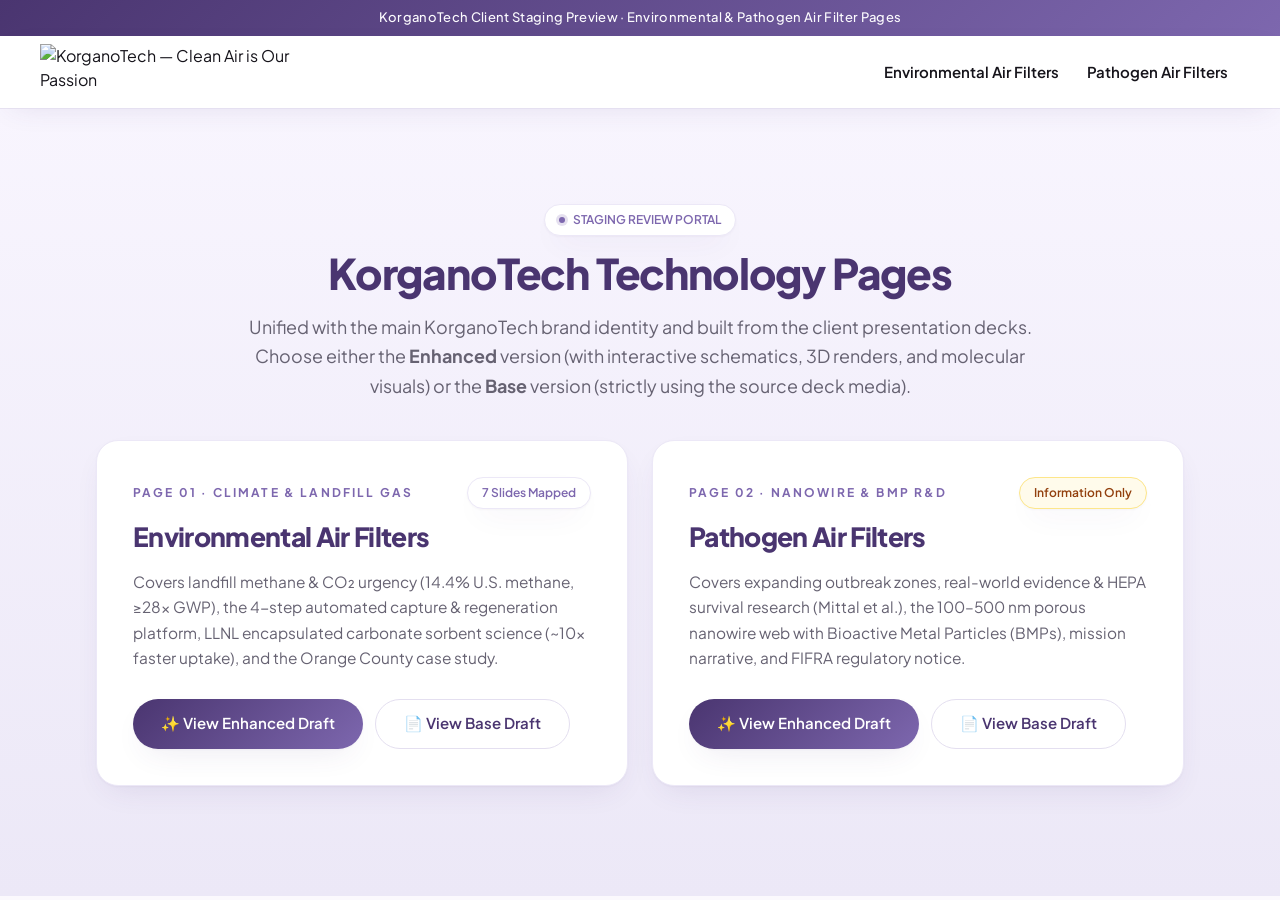
==== commit d84ed550: "Apply client feedback across Environmental and Pathogen pages" ====
--- a/index.html
+++ b/index.html
@@ -79,7 +79,7 @@
               Pathogen Air Filters
             </h2>
             <p style="margin-top: 0.75rem; font-size: 0.9625rem; line-height: 1.65; color: var(--muted-foreground);">
-              Covers expanding outbreak zones, real-world evidence &amp; HEPA survival research (Mittal et al.), the 50–150 nm porous nanowire web with Bioactive Metal Particles (BMPs), mission narrative, and FIFRA regulatory notice.
+              Covers expanding outbreak zones, real-world evidence &amp; HEPA survival research (Mittal et al.), the 100–500 nm porous nanowire web with Bioactive Metal Particles (BMPs), mission narrative, and FIFRA regulatory notice.
             </p>
           </div>
 
--- a/styles.css
+++ b/styles.css
@@ -1877,9 +1877,9 @@
   }
 }
 
-@media (min-width: 1280px) {
+@media (min-width: 1024px) {
   .site-footer__cols {
-    grid-template-columns: repeat(4, minmax(0, 1fr));
+    grid-template-columns: repeat(3, minmax(0, 1fr));
   }
 }
 
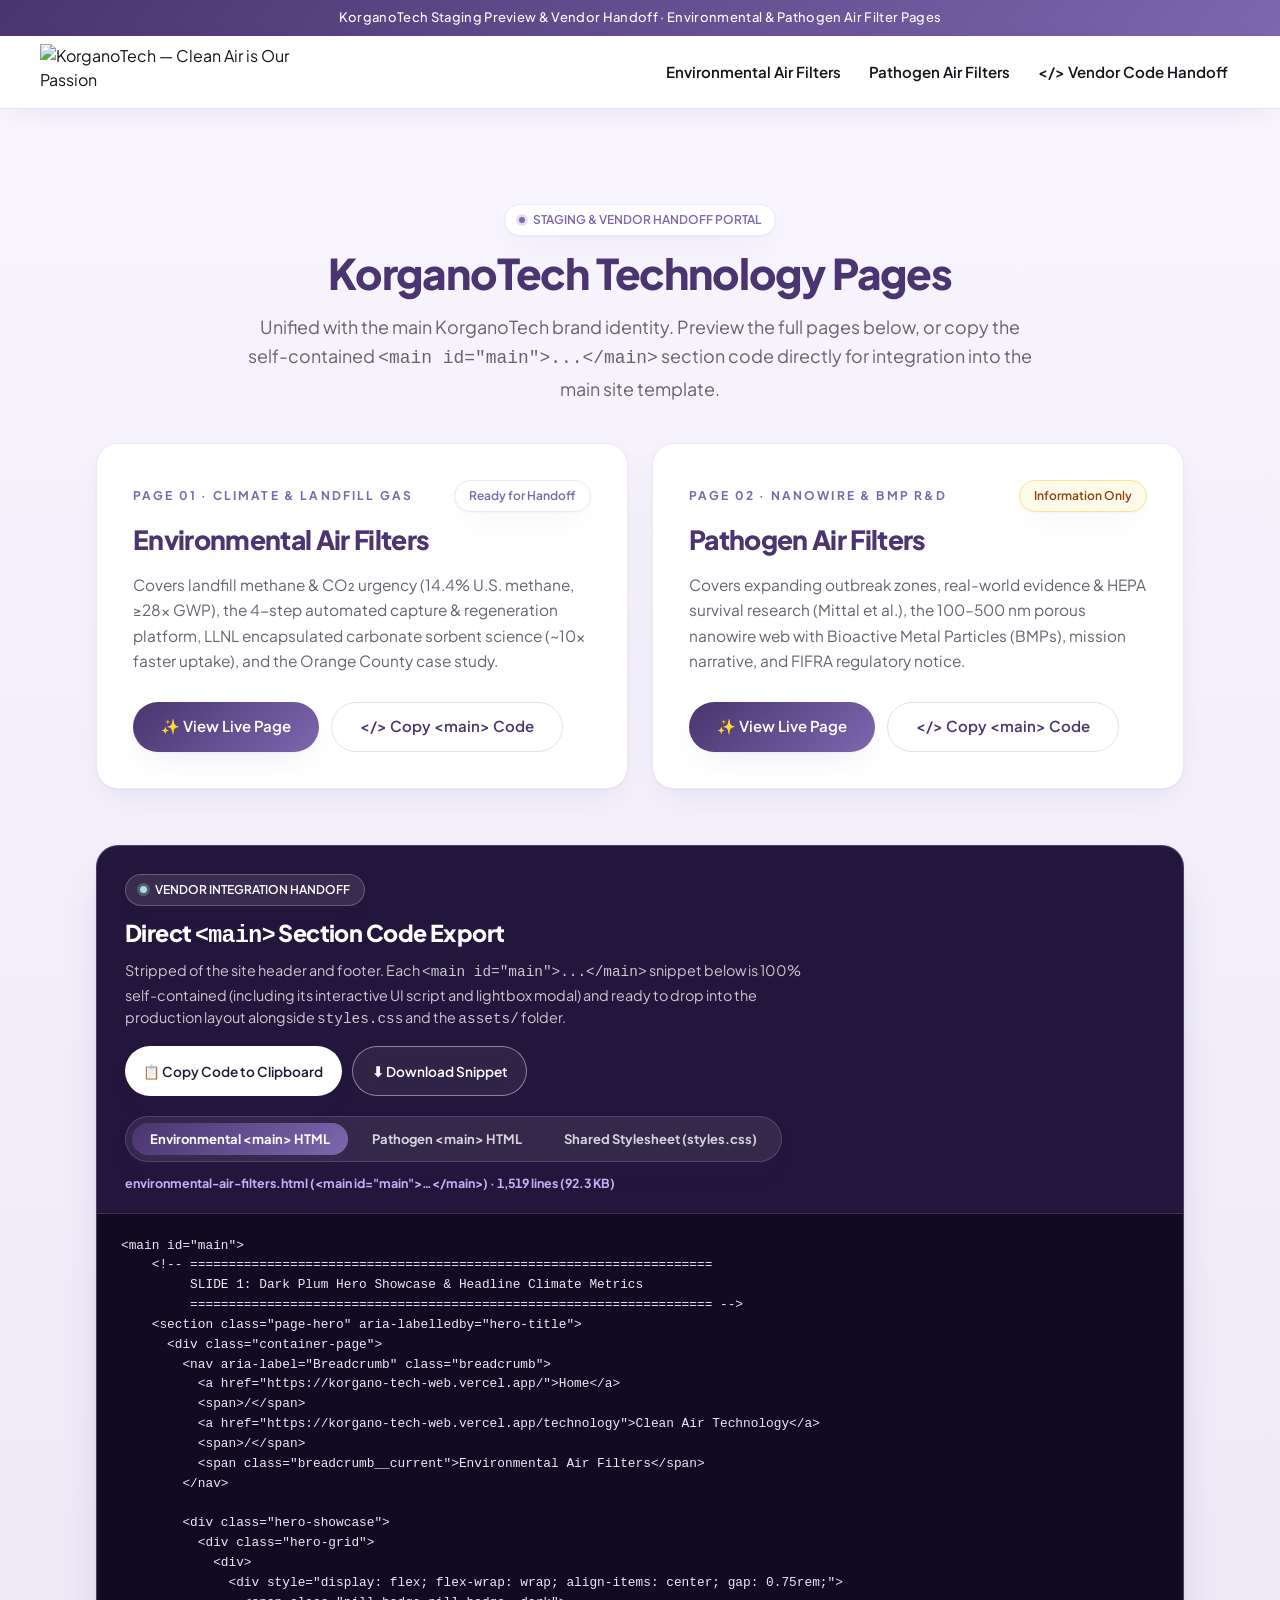
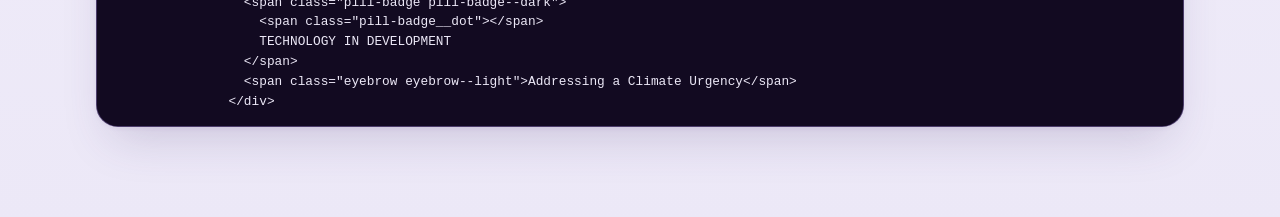
==== commit cf03156b: "Remove base drafts and add self-contained <main> vendor code handoff exporter" ====
--- a/index.html
+++ b/index.html
@@ -4,14 +4,14 @@
   <meta charset="utf-8" />
   <meta name="viewport" content="width=device-width, initial-scale=1" />
   <meta name="theme-color" content="#3f2d7a" />
-  <title>KorganoTech — Page Drafts &amp; Client Review Portal</title>
+  <title>KorganoTech — Page Preview &amp; Vendor Code Handoff Portal</title>
   <link rel="icon" href="https://korgano-tech-web.vercel.app/icon.png" type="image/png" />
   <link rel="stylesheet" href="styles.css" />
 </head>
 <body>
   <div class="announcement-bar">
     <p class="container-page announcement-bar__inner">
-      <span>KorganoTech Client Staging Preview · Environmental &amp; Pathogen Air Filter Pages</span>
+      <span>KorganoTech Staging Preview &amp; Vendor Handoff · Environmental &amp; Pathogen Air Filter Pages</span>
     </p>
   </div>
 
@@ -23,6 +23,7 @@
       <div style="display: flex; flex-wrap: wrap; align-items: center; gap: 0.25rem;">
         <a href="environmental-air-filters.html" class="main-nav__link">Environmental Air Filters</a>
         <a href="pathogen-air-filters.html" class="main-nav__link">Pathogen Air Filters</a>
+        <a href="#code-handoff" class="main-nav__link">&lt;/&gt; Vendor Code Handoff</a>
       </div>
     </div>
   </header>
@@ -32,13 +33,13 @@
       <div class="section-header" style="margin-bottom: 2.5rem;">
         <span class="pill-badge">
           <span class="pill-badge__dot"></span>
-          STAGING REVIEW PORTAL
+          STAGING &amp; VENDOR HANDOFF PORTAL
         </span>
         <h1 class="section-heading" style="margin-top: 0.875rem;">
           KorganoTech Technology Pages
         </h1>
         <p class="section-subtitle">
-          Unified with the main KorganoTech brand identity and built from the client presentation decks. Choose either the <strong>Enhanced</strong> version (with interactive schematics, 3D renders, and molecular visuals) or the <strong>Base</strong> version (strictly using the source deck media).
+          Unified with the main KorganoTech brand identity. Preview the full pages below, or copy the self-contained <code>&lt;main id="main"&gt;...&lt;/main&gt;</code> section code directly for integration into the main site template.
         </p>
       </div>
 
@@ -48,7 +49,7 @@
           <div>
             <div style="display: flex; align-items: center; justify-content: space-between; gap: 0.75rem;">
               <span class="eyebrow">Page 01 · Climate &amp; Landfill Gas</span>
-              <span class="pill-badge">7 Slides Mapped</span>
+              <span class="pill-badge">Ready for Handoff</span>
             </div>
             <h2 style="font-size: 1.65rem; font-weight: 800; color: var(--primary); margin-top: 0.5rem;">
               Environmental Air Filters
@@ -60,11 +61,11 @@
 
           <div style="display: flex; flex-wrap: wrap; gap: 0.75rem;">
             <a href="environmental-air-filters.html" class="btn btn--primary">
-              ✨ View Enhanced Draft
+              ✨ View Live Page
             </a>
-            <a href="environmental-air-filters-base.html" class="btn btn--outline">
-              📄 View Base Draft
-            </a>
+            <button type="button" class="btn btn--outline" data-select-handoff="environmental">
+              &lt;/&gt; Copy &lt;main&gt; Code
+            </button>
           </div>
         </article>
 
@@ -85,15 +86,205 @@
 
           <div style="display: flex; flex-wrap: wrap; gap: 0.75rem;">
             <a href="pathogen-air-filters.html" class="btn btn--primary">
-              ✨ View Enhanced Draft
+              ✨ View Live Page
             </a>
-            <a href="pathogen-air-filters-base.html" class="btn btn--outline">
-              📄 View Base Draft
-            </a>
+            <button type="button" class="btn btn--outline" data-select-handoff="pathogen">
+              &lt;/&gt; Copy &lt;main&gt; Code
+            </button>
           </div>
         </article>
       </div>
+
+      <!-- ====================================================================
+           VENDOR CODE HANDOFF CENTER (<main> Section Direct Copy)
+           ==================================================================== -->
+      <section id="code-handoff" style="max-width: 68rem; margin: 3.5rem auto 0;" aria-labelledby="handoff-heading">
+        <div class="surface-card" style="overflow: hidden; background: var(--night); color: #ffffff; border: 1px solid rgba(197, 176, 246, 0.25); box-shadow: var(--shadow-lift);">
+          <!-- Header & Source Switcher -->
+          <div style="padding: 1.75rem 1.75rem 1.25rem; border-bottom: 1px solid rgba(197, 176, 246, 0.16); display: flex; flex-direction: column; gap: 1.25rem;">
+            <div style="display: flex; flex-wrap: wrap; align-items: flex-start; justify-content: space-between; gap: 1rem;">
+              <div>
+                <span class="pill-badge pill-badge--dark">
+                  <span class="pill-badge__dot"></span>
+                  VENDOR INTEGRATION HANDOFF
+                </span>
+                <h2 id="handoff-heading" style="font-size: 1.45rem; font-weight: 800; color: #ffffff; margin-top: 0.65rem;">
+                  Direct <code>&lt;main&gt;</code> Section Code Export
+                </h2>
+                <p style="margin-top: 0.35rem; font-size: 0.9rem; color: rgba(255, 255, 255, 0.76); max-width: 44rem; line-height: 1.55;">
+                  Stripped of the site header and footer. Each <code>&lt;main id="main"&gt;...&lt;/main&gt;</code> snippet below is 100% self-contained (including its interactive UI script and lightbox modal) and ready to drop into the production layout alongside <code>styles.css</code> and the <code>assets/</code> folder.
+                </p>
+              </div>
+
+              <div style="display: flex; flex-wrap: wrap; gap: 0.65rem;">
+                <button type="button" id="copy-code-btn" class="btn btn--white" style="padding: 0.65rem 1.15rem; font-size: 0.85rem;">
+                  📋 Copy Code to Clipboard
+                </button>
+                <button type="button" id="download-code-btn" class="btn btn--outline-light" style="padding: 0.65rem 1.15rem; font-size: 0.85rem;">
+                  ⬇ Download Snippet
+                </button>
+              </div>
+            </div>
+
+            <!-- Tabs: Environmental <main> | Pathogen <main> | styles.css -->
+            <div style="display: flex; flex-wrap: wrap; align-items: center; justify-content: space-between; gap: 0.75rem;">
+              <div class="view-tabs" style="background: rgba(255, 255, 255, 0.08); border-color: rgba(197, 176, 246, 0.22);" role="tablist" aria-label="Select handoff code file">
+                <button type="button" role="tab" aria-selected="true" class="view-tabs__btn is-active" data-handoff-tab="environmental" style="color: #ffffff;">
+                  Environmental &lt;main&gt; HTML
+                </button>
+                <button type="button" role="tab" aria-selected="false" class="view-tabs__btn" data-handoff-tab="pathogen" style="color: rgba(255,255,255,0.8);">
+                  Pathogen &lt;main&gt; HTML
+                </button>
+                <button type="button" role="tab" aria-selected="false" class="view-tabs__btn" data-handoff-tab="styles" style="color: rgba(255,255,255,0.8);">
+                  Shared Stylesheet (styles.css)
+                </button>
+              </div>
+
+              <div id="handoff-meta" style="font-size: 0.78rem; font-weight: 700; color: var(--lilac-highlight); font-variant-numeric: tabular-nums;">
+                Loading live source…
+              </div>
+            </div>
+          </div>
+
+          <!-- Code Viewer Box -->
+          <div style="position: relative; background: #120a21;">
+            <pre style="margin: 0; padding: 1.35rem 1.5rem; max-height: 32rem; overflow: auto; font-family: ui-monospace, SFMono-Regular, Menlo, Monaco, Consolas, monospace; font-size: 0.8rem; line-height: 1.55; color: #ece8f7; tab-size: 2;"><code id="handoff-code-display">Loading &lt;main&gt; code from live page...</code></pre>
+          </div>
+        </div>
+      </section>
     </div>
   </main>
+
+  <script>
+    (function () {
+      const codeDisplay = document.getElementById('handoff-code-display');
+      const metaDisplay = document.getElementById('handoff-meta');
+      const copyBtn = document.getElementById('copy-code-btn');
+      const downloadBtn = document.getElementById('download-code-btn');
+      const tabBtns = document.querySelectorAll('[data-handoff-tab]');
+      const cardSelectBtns = document.querySelectorAll('[data-select-handoff]');
+
+      const sources = {
+        environmental: {
+          url: 'environmental-air-filters.html',
+          filename: 'environmental-air-filters-main.html',
+          type: 'main',
+          label: 'environmental-air-filters.html (<main id="main">…</main>)'
+        },
+        pathogen: {
+          url: 'pathogen-air-filters.html',
+          filename: 'pathogen-air-filters-main.html',
+          type: 'main',
+          label: 'pathogen-air-filters.html (<main id="main">…</main>)'
+        },
+        styles: {
+          url: 'styles.css',
+          filename: 'styles.css',
+          type: 'raw',
+          label: 'styles.css (Full Stylesheet)'
+        }
+      };
+
+      const cache = {};
+      let activeKey = 'environmental';
+
+      function extractMainSection(htmlText) {
+        const match = htmlText.match(/<main\b[^>]*id=["']main["'][^>]*>[\s\S]*?<\/main>/i);
+        return match ? match[0].trim() : htmlText.trim();
+      }
+
+      async function loadHandoffCode(key) {
+        activeKey = key;
+        const cfg = sources[key];
+        if (!cfg) return;
+
+        tabBtns.forEach((btn) => {
+          const isMatch = btn.getAttribute('data-handoff-tab') === key;
+          btn.classList.toggle('is-active', isMatch);
+          btn.setAttribute('aria-selected', isMatch ? 'true' : 'false');
+          btn.style.color = isMatch ? '#ffffff' : 'rgba(255,255,255,0.8)';
+        });
+
+        if (!cache[key]) {
+          codeDisplay.textContent = 'Loading ' + cfg.label + '…';
+          try {
+            const res = await fetch(cfg.url, { cache: 'no-cache' });
+            if (!res.ok) throw new Error('HTTP ' + res.status);
+            const rawText = await res.text();
+            cache[key] = cfg.type === 'main' ? extractMainSection(rawText) : rawText.trim();
+          } catch (err) {
+            codeDisplay.textContent = 'Unable to fetch ' + cfg.url + ' via file:// protocol. Open via a local or staging HTTP server (e.g. Netlify) to load live source automatically.';
+            metaDisplay.textContent = cfg.label;
+            return;
+          }
+        }
+
+        const snippet = cache[key];
+        codeDisplay.textContent = snippet;
+        const lines = snippet.split('\n').length;
+        const kb = (new Blob([snippet]).size / 1024).toFixed(1);
+        metaDisplay.textContent = cfg.label + ' · ' + lines.toLocaleString() + ' lines (' + kb + ' KB)';
+      }
+
+      tabBtns.forEach((btn) => {
+        btn.addEventListener('click', () => {
+          loadHandoffCode(btn.getAttribute('data-handoff-tab'));
+        });
+      });
+
+      cardSelectBtns.forEach((btn) => {
+        btn.addEventListener('click', () => {
+          const targetKey = btn.getAttribute('data-select-handoff');
+          loadHandoffCode(targetKey);
+          const section = document.getElementById('code-handoff');
+          if (section) section.scrollIntoView({ behavior: 'smooth', block: 'start' });
+        });
+      });
+
+      if (copyBtn) {
+        copyBtn.addEventListener('click', async () => {
+          const text = cache[activeKey] || codeDisplay.textContent;
+          try {
+            await navigator.clipboard.writeText(text);
+            const orig = copyBtn.innerHTML;
+            copyBtn.innerHTML = '✓ Copied to Clipboard!';
+            setTimeout(() => { copyBtn.innerHTML = orig; }, 2200);
+          } catch (e) {
+            const range = document.createRange();
+            range.selectNodeContents(codeDisplay);
+            const sel = window.getSelection();
+            sel.removeAllRanges();
+            sel.addRange(range);
+          }
+        });
+      }
+
+      if (downloadBtn) {
+        downloadBtn.addEventListener('click', () => {
+          const cfg = sources[activeKey];
+          const text = cache[activeKey] || '';
+          if (!cfg || !text) return;
+          const blob = new Blob([text], { type: 'text/plain;charset=utf-8' });
+          const url = URL.createObjectURL(blob);
+          const a = document.createElement('a');
+          a.href = url;
+          a.download = cfg.filename;
+          document.body.appendChild(a);
+          a.click();
+          a.remove();
+          URL.revokeObjectURL(url);
+        });
+      }
+
+      // Check URL query parameter (?page=environmental or ?page=pathogen)
+      const params = new URLSearchParams(window.location.search);
+      const initialPage = params.get('page');
+      if (initialPage && sources[initialPage]) {
+        loadHandoffCode(initialPage);
+      } else {
+        loadHandoffCode('environmental');
+      }
+    })();
+  </script>
 </body>
 </html>
--- a/styles.css
+++ b/styles.css
@@ -997,6 +997,10 @@
   align-items: center;
 }
 
+.split-layout--stretch {
+  align-items: stretch;
+}
+
 @media (min-width: 1024px) {
   .split-layout {
     grid-template-columns: repeat(2, minmax(0, 1fr));
@@ -1064,6 +1068,39 @@
   justify-content: space-between;
   gap: 1rem;
   flex-wrap: wrap;
+}
+
+.media-frame--overlay-caption {
+  position: relative;
+  flex: 1;
+  height: 100%;
+  display: flex;
+  flex-direction: column;
+  background-color: #ffffff;
+}
+
+.media-frame--overlay-caption > img {
+  width: 100%;
+  height: 100%;
+  flex: 1;
+  object-fit: cover;
+  object-position: center top;
+  display: block;
+}
+
+.media-frame__caption.media-frame__caption--overlay {
+  position: absolute;
+  left: 0.75rem;
+  right: 0.75rem;
+  bottom: 0.75rem;
+  z-index: 2;
+  border-radius: 1rem;
+  border: 1px solid rgba(197, 176, 246, 0.28);
+  background-color: rgba(23, 14, 41, 0.88);
+  backdrop-filter: blur(12px);
+  -webkit-backdrop-filter: blur(12px);
+  box-shadow: 0 10px 28px rgba(15, 9, 28, 0.45);
+  color: #ffffff;
 }
 
 /* Source / Footnote Note */
@@ -1186,6 +1223,8 @@
 
 /* Interactive Step Cards (Slide 3 Hardware & Process Explorer) */
 .interactive-step-card {
+  position: relative;
+  overflow: hidden;
   cursor: pointer;
   text-align: left;
   width: 100%;
@@ -1194,19 +1233,74 @@
   background-color: var(--surface);
   border: 2px solid var(--lavender);
   box-shadow: var(--shadow-card);
-  transition: all 0.25s ease;
+  transition: all 0.3s cubic-bezier(0.22, 1, 0.36, 1);
 }
 
 .interactive-step-card:hover {
   transform: translateY(-3px);
-  border-color: rgba(125, 103, 174, 0.45);
+  border-color: rgba(125, 103, 174, 0.55);
   box-shadow: var(--shadow-lift);
 }
 
 .interactive-step-card.is-active {
+  transform: translateY(-4px);
   border-color: var(--brand);
-  background: linear-gradient(160deg, #ffffff 0%, #f4effe 100%);
-  box-shadow: 0 12px 30px -10px rgba(74, 53, 112, 0.28);
+  background: linear-gradient(160deg, #ffffff 0%, #f1eafd 100%);
+  box-shadow:
+    0 0 0 3px rgba(125, 103, 174, 0.28),
+    0 16px 36px -8px rgba(74, 53, 112, 0.38),
+    0 0 24px rgba(159, 134, 214, 0.35);
+}
+
+.interactive-step-card.is-active .step-badge {
+  background-image: var(--gradient-brand-vibrant);
+  box-shadow: 0 0 16px rgba(125, 103, 174, 0.75);
+  transform: scale(1.06);
+}
+
+/* Auto-cycle timer bar at bottom of active step card */
+.interactive-step-card::after {
+  content: "";
+  position: absolute;
+  left: 0;
+  bottom: 0;
+  height: 4px;
+  width: 0%;
+  background: linear-gradient(90deg, var(--primary), var(--brand), #f59e0b);
+  opacity: 0;
+}
+
+.interactive-step-card.is-active::after {
+  opacity: 1;
+  animation: step-timer-progress 4.5s linear forwards;
+}
+
+@keyframes step-timer-progress {
+  0% { width: 0%; }
+  100% { width: 100%; }
+}
+
+/* SVG Subsystem Highlight & Dimming Transitions */
+.svg-subsystem {
+  transition: opacity 0.45s ease, filter 0.45s ease;
+}
+
+.svg-subsystem.is-dimmed {
+  opacity: 0.6;
+}
+
+.svg-subsystem.is-highlighted {
+  opacity: 1;
+}
+
+.svg-spotlight {
+  opacity: 0;
+  pointer-events: none;
+  transition: opacity 0.4s ease;
+}
+
+.svg-spotlight.is-visible {
+  opacity: 1;
 }
 
 /* Gas Composition Bar & Molecular Showcase (Slide 2) */
@@ -1329,17 +1423,31 @@
   }
 }
 
+.capsule-simulator__sublabel {
+  display: flex;
+  align-items: center;
+  justify-content: center;
+  min-height: 2.5em;
+  margin-top: 0.25rem;
+  font-size: 0.75rem;
+  font-weight: 700;
+  line-height: 1.25;
+  color: var(--muted-foreground);
+}
+
 .capsule-stage-btn {
   display: flex;
   align-items: center;
   justify-content: center;
   gap: 0.5rem;
-  padding: 0.625rem 0.75rem;
+  min-height: 2.625rem;
+  padding: 0.5rem 0.75rem;
   border-radius: 0.75rem;
   border: 1px solid var(--lavender);
   background-color: var(--surface);
   font-size: 0.8125rem;
   font-weight: 700;
+  line-height: 1.15;
   color: var(--primary);
   cursor: pointer;
   transition: all 0.2s ease;
